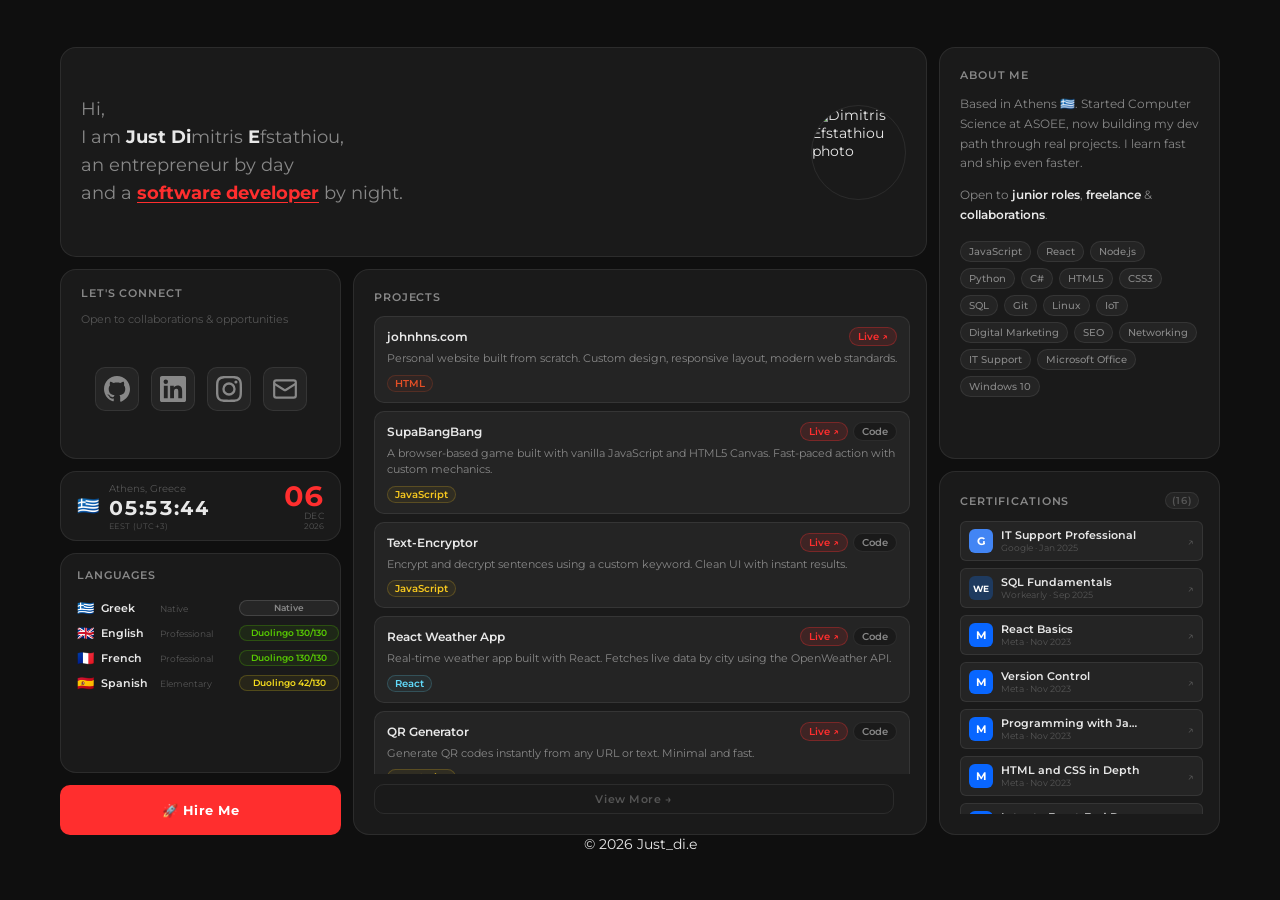
==== index.html @ ef55a764 "fix: please-box text — simple 'Hire Me' only" ====
<!DOCTYPE html>
<html lang="en">
  <head>
    <meta charset="UTF-8" />
    <meta name="viewport" content="width=device-width, initial-scale=1.0" />
    <title>Dimitris Efstathiou | Software Developer &amp; Entrepreneur · Athens</title>

    <!-- SEO: Meta Description -->
    <meta name="description" content="Dimitris Efstathiou — Software Developer &amp; Entrepreneur based in Athens, Greece. JavaScript, React, Node.js. Open to junior roles, freelance &amp; collaborations." />

    <!-- SEO: Canonical URL -->
    <link rel="canonical" href="https://www.just-die.com/" />

    <!-- SEO: Open Graph -->
    <meta property="og:title" content="Just_Di.E | Dimitris Efstathiou" />
    <meta property="og:description" content="Dimitris Efstathiou — Software Developer &amp; Entrepreneur based in Athens, Greece. JavaScript, React, Node.js. Open to junior roles, freelance &amp; collaborations." />
    <meta property="og:image" content="https://www.just-die.com/assets/welcomebox.png" />
    <meta property="og:url" content="https://www.just-die.com/" />
    <meta property="og:type" content="website" />
    <meta property="og:site_name" content="Just_Di.E" />

    <!-- SEO: Twitter Card -->
    <meta name="twitter:card" content="summary_large_image" />
    <meta name="twitter:title" content="Just_Di.E | Dimitris Efstathiou" />
    <meta name="twitter:description" content="Dimitris Efstathiou — Software Developer &amp; Entrepreneur based in Athens, Greece. JavaScript, React, Node.js. Open to junior roles, freelance &amp; collaborations." />
    <meta name="twitter:image" content="https://www.just-die.com/assets/welcomebox.png" />

    <!-- PWA + Theme -->
    <meta name="theme-color" content="#0f0f0f" />
    <link rel="manifest" href="site.webmanifest" />

    <!-- Favicon -->
    <link rel="icon" href="assets/favicon.ico" type="image/x-icon" />
    <link rel="shortcut icon" href="assets/favicon.ico" />
    <link rel="apple-touch-icon" href="assets/favicon.ico" />

    <!-- Performance: Preload hero image (LCP) -->
    <link rel="preload" as="image" href="assets/welcomebox.png" />

    <link rel="preconnect" href="https://fonts.googleapis.com" />
    <link rel="preconnect" href="https://fonts.gstatic.com" crossorigin />
    <link href="https://fonts.googleapis.com/css2?family=Montserrat:wght@400;500;600;700&display=swap" rel="stylesheet" />

    <!-- All styles in styles.css -->
    <link rel="stylesheet" href="styles.css" />

    <!-- Schema.org JSON-LD -->
    <script type="application/ld+json">
    {
      "@context": "https://schema.org",
      "@type": "Person",
      "name": "Dimitris Efstathiou",
      "alternateName": "Just_Di.E",
      "url": "https://www.just-die.com",
      "image": "https://www.just-die.com/assets/welcomebox.png",
      "jobTitle": "Software Developer",
      "description": "Software Developer & Entrepreneur based in Athens, Greece. JavaScript, React, Node.js.",
      "address": {
        "@type": "PostalAddress",
        "addressLocality": "Athens",
        "addressCountry": "GR"
      },
      "sameAs": [
        "https://github.com/dimefsta",
        "https://www.linkedin.com/in/dimitris-efstathiou-97a496344",
        "https://instagram.com/Just_di.e"
      ],
      "knowsAbout": ["JavaScript", "React", "Node.js", "Python", "C#", "HTML5", "CSS3", "SQL", "Git", "Linux", "IoT"]
    }
    </script>
  </head>
  <body>

    <!-- Skip to main content (accessibility) -->
    <a href="#main-content" class="skip-link">Skip to main content</a>

    <main id="main-content">
      <div class="container">

        <!-- WELCOME BOX -->
        <div class="box welcome-box">
          <div class="welcome-content">
            <div class="welcome-text">
              <p class="typewriter" id="line1">Hi,</p>
              <p class="typewriter" id="line2">I am <span class="bold-name">Just</span> <span class="bold-name">Di</span>mitris <span class="bold-name">E</span>fstathiou,</p>
              <p class="typewriter" id="line3">an entrepreneur by day</p>
              <p class="typewriter" id="line4">and a <span class="job">software developer</span> by night.</p>
            </div>
            <div class="welcome-image-container">
              <img src="assets/welcomebox.png" alt="Dimitris Efstathiou photo" class="welcome-image" width="95" height="95" loading="eager" />
            </div>
          </div>
        </div>

        <!-- ABOUT BOX -->
        <div class="box about-box" id="about-box">
          <div class="mobile-header" style="display:none">
            <h3 class="box-title">About Me</h3>
            <span class="mobile-chevron" aria-hidden="true">&#8964;</span>
          </div>
          <h3 class="box-title" id="about-title-desktop">About Me</h3>
          <div class="about-content" id="about-content">
            <p class="about-bio">Based in Athens 🇬🇷. Started Computer Science at ASOEE, now building my dev path through real projects. I learn fast and ship even faster.</p>
            <p class="about-bio" style="margin-top:8px;">Open to <strong>junior roles</strong>, <strong>freelance</strong> &amp; <strong>collaborations</strong>.</p>
            <div class="skills">
              <span class="skill-tag">JavaScript</span>
              <span class="skill-tag">React</span>
              <span class="skill-tag">Node.js</span>
              <span class="skill-tag">Python</span>
              <span class="skill-tag">C#</span>
              <span class="skill-tag">HTML5</span>
              <span class="skill-tag">CSS3</span>
              <span class="skill-tag">SQL</span>
              <span class="skill-tag">Git</span>
              <span class="skill-tag">Linux</span>
              <span class="skill-tag">IoT</span>
              <span class="skill-tag">Digital Marketing</span>
              <span class="skill-tag">SEO</span>
              <span class="skill-tag">Networking</span>
              <span class="skill-tag">IT Support</span>
              <span class="skill-tag">Microsoft Office</span>
              <span class="skill-tag">Windows 10</span>
            </div>
          </div>
        </div>

        <!-- CONTACT BOX -->
        <div class="box contact-box" id="contact-box">
          <div class="mobile-header" style="display:none">
            <h3 class="box-title">Let's Connect</h3>
            <span class="mobile-chevron" aria-hidden="true">&#8964;</span>
          </div>
          <div class="contact-content" id="contact-desktop-title">
            <h3 class="box-title">Let's Connect</h3>
            <p class="contact-sub">Open to collaborations &amp; opportunities</p>
          </div>
          <div class="contact-body" id="contact-body">
            <nav class="social-icons" aria-label="Social media links">
              <a href="https://github.com/dimefsta" target="_blank" rel="noopener noreferrer" class="social-icon" aria-label="GitHub profile (opens in new tab)">
                <svg width="22" height="22" viewBox="0 0 24 24" fill="currentColor" aria-hidden="true"><path d="M12 0C5.37 0 0 5.37 0 12c0 5.3 3.438 9.8 8.205 11.385.6.113.82-.258.82-.577 0-.285-.01-1.04-.015-2.04-3.338.724-4.042-1.61-4.042-1.61C4.422 18.07 3.633 17.7 3.633 17.7c-1.087-.744.084-.729.084-.729 1.205.084 1.838 1.236 1.838 1.236 1.07 1.835 2.809 1.305 3.495.998.108-.776.417-1.305.76-1.605-2.665-.3-5.466-1.332-5.466-5.93 0-1.31.465-2.38 1.235-3.22-.135-.303-.54-1.523.105-3.176 0 0 1.005-.322 3.3 1.23.96-.267 1.98-.399 3-.405 1.02.006 2.04.138 3 .405 2.28-1.552 3.285-1.23 3.285-1.23.645 1.653.24 2.873.12 3.176.765.84 1.23 1.91 1.23 3.22 0 4.61-2.805 5.625-5.475 5.92.42.36.81 1.096.81 2.22 0 1.606-.015 2.896-.015 3.286 0 .315.21.69.825.57C20.565 21.795 24 17.295 24 12c0-6.63-5.37-12-12-12"/></svg>
              </a>
              <a href="https://www.linkedin.com/in/dimitris-efstathiou-97a496344" target="_blank" rel="noopener noreferrer" class="social-icon" aria-label="LinkedIn profile (opens in new tab)">
                <svg width="22" height="22" viewBox="0 0 24 24" fill="currentColor" aria-hidden="true"><path d="M20.447 20.452h-3.554v-5.569c0-1.328-.027-3.037-1.852-3.037-1.853 0-2.136 1.445-2.136 2.939v5.667H9.351V9h3.414v1.561h.046c.477-.9 1.637-1.85 3.37-1.85 3.601 0 4.267 2.37 4.267 5.455v6.286zM5.337 7.433a2.062 2.062 0 0 1-2.063-2.065 2.064 2.064 0 1 1 2.063 2.065zm1.782 13.019H3.555V9h3.564v11.452zM22.225 0H1.771C.792 0 0 .774 0 1.729v20.542C0 23.227.792 24 1.771 24h20.451C23.2 24 24 23.227 24 22.271V1.729C24 .774 23.2 0 22.222 0h.003z"/></svg>
              </a>
              <a href="https://instagram.com/Just_di.e" target="_blank" rel="noopener noreferrer" class="social-icon" aria-label="Instagram profile (opens in new tab)">
                <svg width="22" height="22" viewBox="0 0 24 24" fill="currentColor" aria-hidden="true"><path d="M12 2.163c3.204 0 3.584.012 4.85.07 3.252.148 4.771 1.691 4.919 4.919.058 1.265.069 1.645.069 4.849 0 3.205-.012 3.584-.069 4.849-.149 3.225-1.664 4.771-4.919 4.919-1.266.058-1.644.07-4.85.07-3.204 0-3.584-.012-4.849-.07-3.26-.149-4.771-1.699-4.919-4.92-.058-1.265-.07-1.644-.07-4.849 0-3.204.013-3.583.07-4.849.149-3.227 1.664-4.771 4.919-4.919 1.266-.057 1.645-.069 4.849-.069zM12 0C8.741 0 8.333.014 7.053.072 2.695.272.273 2.69.073 7.052.014 8.333 0 8.741 0 12c0 3.259.014 3.668.072 4.948.2 4.358 2.618 6.78 6.98 6.98C8.333 23.986 8.741 24 12 24c3.259 0 3.668-.014 4.948-.072 4.354-.2 6.782-2.618 6.979-6.98.059-1.28.073-1.689.073-4.948 0-3.259-.014-3.667-.072-4.947-.196-4.354-2.617-6.78-6.979-6.98C15.668.014 15.259 0 12 0zm0 5.838a6.162 6.162 0 1 0 0 12.324 6.162 6.162 0 0 0 0-12.324zM12 16a4 4 0 1 1 0-8 4 4 0 0 1 0 8zm6.406-11.845a1.44 1.44 0 1 0 0 2.881 1.44 1.44 0 0 0 0-2.881z"/></svg>
              </a>
              <!-- Email: href injected by script.js (obfuscated) -->
              <a href="#" class="social-icon" data-email-target aria-label="Email">
                <svg width="22" height="22" viewBox="0 0 24 24" fill="none" stroke="currentColor" stroke-width="2" aria-hidden="true"><rect x="2" y="4" width="20" height="16" rx="2"/><path d="m22 7-8.97 5.7a1.94 1.94 0 0 1-2.06 0L2 7"/></svg>
              </a>
            </nav>
          </div>
        </div>

        <!-- PROJECTS BOX -->
        <div class="box project-box" id="project-box">
          <div class="mobile-header" style="display:none">
            <h3 class="box-title">Projects</h3>
            <span class="mobile-chevron" aria-hidden="true">&#8964;</span>
          </div>
          <div class="project-content">
            <h3 class="box-title" id="projects-title-desktop">Projects</h3>
          </div>
          <div class="project-body" id="project-body">
            <div class="projects-list" id="projects-list">
              <div class="project-card">
                <div class="project-card-header"><span class="project-name">johnhns.com</span><div class="project-links"><a href="https://www.johnhns.com/" target="_blank" rel="noopener noreferrer" class="project-btn live">Live ↗</a></div></div>
                <p class="project-desc">Personal website built from scratch. Custom design, responsive layout, modern web standards.</p>
                <span class="project-lang" data-lang="HTML">HTML</span>
              </div>
              <div class="project-card">
                <div class="project-card-header"><span class="project-name">SupaBangBang</span><div class="project-links"><a href="https://dimefsta.github.io/supabangbang/" target="_blank" rel="noopener noreferrer" class="project-btn live">Live ↗</a><a href="https://github.com/dimefsta/supabangbang" target="_blank" rel="noopener noreferrer" class="project-btn repo">Code</a></div></div>
                <p class="project-desc">A browser-based game built with vanilla JavaScript and HTML5 Canvas. Fast-paced action with custom mechanics.</p>
                <span class="project-lang" data-lang="JavaScript">JavaScript</span>
              </div>
              <div class="project-card">
                <div class="project-card-header"><span class="project-name">Text-Encryptor</span><div class="project-links"><a href="https://text-encryptor-two.vercel.app/" target="_blank" rel="noopener noreferrer" class="project-btn live">Live ↗</a><a href="https://github.com/dimefsta/Text-Encryptor" target="_blank" rel="noopener noreferrer" class="project-btn repo">Code</a></div></div>
                <p class="project-desc">Encrypt and decrypt sentences using a custom keyword. Clean UI with instant results.</p>
                <span class="project-lang" data-lang="JavaScript">JavaScript</span>
              </div>
              <div class="project-card">
                <div class="project-card-header"><span class="project-name">React Weather App</span><div class="project-links"><a href="https://react-weather-app-omega-nine-36.vercel.app/" target="_blank" rel="noopener noreferrer" class="project-btn live">Live ↗</a><a href="https://github.com/dimefsta/react-weather-app" target="_blank" rel="noopener noreferrer" class="project-btn repo">Code</a></div></div>
                <p class="project-desc">Real-time weather app built with React. Fetches live data by city using the OpenWeather API.</p>
                <span class="project-lang" data-lang="React">React</span>
              </div>
              <div class="project-card">
                <div class="project-card-header"><span class="project-name">QR Generator</span><div class="project-links"><a href="https://qr-generator-lemon.vercel.app" target="_blank" rel="noopener noreferrer" class="project-btn live">Live ↗</a><a href="https://github.com/dimefsta/qr-generator" target="_blank" rel="noopener noreferrer" class="project-btn repo">Code</a></div></div>
                <p class="project-desc">Generate QR codes instantly from any URL or text. Minimal and fast.</p>
                <span class="project-lang" data-lang="JavaScript">JavaScript</span>
              </div>
              <div class="project-card">
                <div class="project-card-header"><span class="project-name">Tetris</span><div class="project-links"><a href="https://tetris-justdie.vercel.app/" target="_blank" rel="noopener noreferrer" class="project-btn live">Live ↗</a><a href="https://github.com/dimefsta/tetris" target="_blank" rel="noopener noreferrer" class="project-btn repo">Code</a></div></div>
                <p class="project-desc">Classic Tetris game built with vanilla JavaScript and HTML5 Canvas. Keyboard controls, score tracking.</p>
                <span class="project-lang" data-lang="JavaScript">JavaScript</span>
              </div>
              <div class="project-card">
                <div class="project-card-header"><span class="project-name">Snake Game</span><div class="project-links"><a href="https://snake-game-red.vercel.app" target="_blank" rel="noopener noreferrer" class="project-btn live">Live ↗</a><a href="https://github.com/dimefsta/SNAKE-GAME" target="_blank" rel="noopener noreferrer" class="project-btn repo">Code</a></div></div>
                <p class="project-desc">Snake browser game with smooth canvas rendering, speed progression and high score.</p>
                <span class="project-lang" data-lang="JavaScript">JavaScript</span>
              </div>
            </div>
            <a href="https://github.com/dimefsta?tab=repositories" target="_blank" rel="noopener noreferrer" class="view-more-btn">View More →</a>
          </div>
        </div>

        <!-- HIRE ME BOX: href injected by script.js (obfuscated) -->
        <a href="#" class="box please-box" data-email-target aria-label="Hire me">
          <span class="please-text">🚀 Hire Me</span>
        </a>

        <!-- CERTIFICATIONS BOX -->
        <div class="box certs-box" id="certs-box">
          <div class="mobile-header" style="display:none">
            <h3 class="box-title">Certifications <span class="cert-count" id="cert-count-mobile"></span></h3>
            <span class="mobile-chevron" aria-hidden="true">&#8964;</span>
          </div>
          <div class="certs-content" id="certs-content">
            <h3 class="box-title" id="certs-title-desktop">Certifications <span class="cert-count" id="cert-count-desktop"></span></h3>
            <div class="certs-list" id="certs-list">
              <a href="https://www.coursera.org/account/accomplishments/specialization/WZHNQSVZR6WV" target="_blank" rel="noopener noreferrer" class="cert-card"><div class="cert-logo google">G</div><div class="cert-info"><span class="cert-name">IT Support Professional</span><span class="cert-issuer-name">Google · Jan 2025</span></div><span class="cert-arrow" aria-hidden="true">↗</span></a>
              <a href="https://www.credly.com/badges/4e831c8e-7855-41cb-afbf-4173fd2b26ef/linked_in_profile" target="_blank" rel="noopener noreferrer" class="cert-card"><div class="cert-logo workearly">WE</div><div class="cert-info"><span class="cert-name">SQL Fundamentals</span><span class="cert-issuer-name">Workearly · Sep 2025</span></div><span class="cert-arrow" aria-hidden="true">↗</span></a>
              <a href="https://www.coursera.org/account/accomplishments/records/PT89UX6PV5ZP" target="_blank" rel="noopener noreferrer" class="cert-card"><div class="cert-logo meta">M</div><div class="cert-info"><span class="cert-name">React Basics</span><span class="cert-issuer-name">Meta · Nov 2023</span></div><span class="cert-arrow" aria-hidden="true">↗</span></a>
              <a href="https://www.coursera.org/account/accomplishments/records/CVBWQ5QK6AA7" target="_blank" rel="noopener noreferrer" class="cert-card"><div class="cert-logo meta">M</div><div class="cert-info"><span class="cert-name">Version Control</span><span class="cert-issuer-name">Meta · Nov 2023</span></div><span class="cert-arrow" aria-hidden="true">↗</span></a>
              <a href="https://www.coursera.org/account/accomplishments/records/X66SEWQ4XXKA" target="_blank" rel="noopener noreferrer" class="cert-card"><div class="cert-logo meta">M</div><div class="cert-info"><span class="cert-name">Programming with JavaScript</span><span class="cert-issuer-name">Meta · Nov 2023</span></div><span class="cert-arrow" aria-hidden="true">↗</span></a>
              <a href="https://www.coursera.org/account/accomplishments/records/88Y9BADCM86W" target="_blank" rel="noopener noreferrer" class="cert-card"><div class="cert-logo meta">M</div><div class="cert-info"><span class="cert-name">HTML and CSS in Depth</span><span class="cert-issuer-name">Meta · Nov 2023</span></div><span class="cert-arrow" aria-hidden="true">↗</span></a>
              <a href="https://www.coursera.org/account/accomplishments/records/EW7YPBKE2WEC" target="_blank" rel="noopener noreferrer" class="cert-card"><div class="cert-logo meta">M</div><div class="cert-info"><span class="cert-name">Intro to Front-End Development</span><span class="cert-issuer-name">Meta · Nov 2023</span></div><span class="cert-arrow" aria-hidden="true">↗</span></a>
              <a href="https://freecodecamp.org/certification/mitsakos/javascript-algorithms-and-data-structures" target="_blank" rel="noopener noreferrer" class="cert-card"><div class="cert-logo fcc">&lt;/&gt;</div><div class="cert-info"><span class="cert-name">JS Algorithms &amp; Data Structures</span><span class="cert-issuer-name">freeCodeCamp · Oct 2023</span></div><span class="cert-arrow" aria-hidden="true">↗</span></a>
              <a href="https://freecodecamp.org/certification/mitsakos/responsive-web-design" target="_blank" rel="noopener noreferrer" class="cert-card"><div class="cert-logo fcc">&lt;/&gt;</div><div class="cert-info"><span class="cert-name">Responsive Web Design</span><span class="cert-issuer-name">freeCodeCamp · Sep 2023</span></div><span class="cert-arrow" aria-hidden="true">↗</span></a>
              <a href="https://freecodecamp.org/certification/mitsakos/foundational-c-sharp-with-microsoft" target="_blank" rel="noopener noreferrer" class="cert-card"><div class="cert-logo fcc">&lt;/&gt;</div><div class="cert-info"><span class="cert-name">Foundational C# with Microsoft</span><span class="cert-issuer-name">freeCodeCamp · Sep 2023</span></div><span class="cert-arrow" aria-hidden="true">↗</span></a>
              <a href="https://www.credly.com/badges/cb63da41-f402-4848-b8cc-88a52ed347b6/linked_in_profile" target="_blank" rel="noopener noreferrer" class="cert-card"><div class="cert-logo sap">SAP</div><div class="cert-info"><span class="cert-name">SAP S/4HANA Retail</span><span class="cert-issuer-name">SAP · Sep 2023</span></div><span class="cert-arrow" aria-hidden="true">↗</span></a>
              <a href="https://www.credly.com/badges/4f183a9b-ad4c-47c1-9102-7d11c1f92b57/linked_in_profile" target="_blank" rel="noopener noreferrer" class="cert-card"><div class="cert-logo cisco">IoT</div><div class="cert-info"><span class="cert-name">Introduction to IoT</span><span class="cert-issuer-name">Cisco · Sep 2023</span></div><span class="cert-arrow" aria-hidden="true">↗</span></a>
              <a href="https://learndigital.withgoogle.com/digitalgarage" target="_blank" rel="noopener noreferrer" class="cert-card"><div class="cert-logo google">G</div><div class="cert-info"><span class="cert-name">Fundamentals of Digital Marketing</span><span class="cert-issuer-name">Google Digital Garage · Aug 2023</span></div><span class="cert-arrow" aria-hidden="true">↗</span></a>
              <button class="cert-card cert-clickable" data-cert-src="https://raw.githubusercontent.com/dimefsta/portfolio/main/assets/esyd%20.jpeg" data-cert-title="Standard Office User — ΕΣΥΔ" aria-label="View Standard Office User ΕΣΥΔ certificate image"><div class="cert-logo ucert">U</div><div class="cert-info"><span class="cert-name">Standard Office User (ΕΣΥΔ)</span><span class="cert-issuer-name">UCERT · May 2023</span></div><span class="cert-arrow" aria-hidden="true">🖼️</span></button>
              <button class="cert-card cert-clickable" data-cert-src="https://raw.githubusercontent.com/dimefsta/portfolio/main/assets/eopep.jpeg" data-cert-title="Standard Office User — ΕΟΠΠΕΠ" aria-label="View Standard Office User ΕΟΠΠΕΠ certificate image"><div class="cert-logo ucert">U</div><div class="cert-info"><span class="cert-name">Standard Office User (ΕΟΠΠΕΠ)</span><span class="cert-issuer-name">UCERT · May 2023</span></div><span class="cert-arrow" aria-hidden="true">🖼️</span></button>
              <a href="https://learndigital.withgoogle.com/digitalgarage" target="_blank" rel="noopener noreferrer" class="cert-card"><div class="cert-logo google">G</div><div class="cert-info"><span class="cert-name">Online Marketing in Tourism</span><span class="cert-issuer-name">Google Digital Garage · Feb 2018</span></div><span class="cert-arrow" aria-hidden="true">↗</span></a>
            </div>
          </div>
        </div>

        <!-- TIMEZONE BOX -->
        <div class="box timezone-box">
          <div class="timezone-content">
            <span class="timezone-icon" aria-hidden="true">🇬🇷</span>
            <div class="timezone-info">
              <div class="timezone-label">Athens, Greece</div>
              <div class="timezone-row">
                <span class="timezone-time" id="timezone-time">--:--</span>
              </div>
              <div class="timezone-zone">EEST (UTC+3)</div>
            </div>
            <div class="timezone-date-block">
              <span class="timezone-date-day" id="timezone-date-day">--</span>
              <span class="timezone-date-month" id="timezone-date-month">---</span>
              <span class="timezone-date-year" id="timezone-date-year">----</span>
            </div>
          </div>
        </div>

        <!-- LANGUAGES BOX -->
        <div class="box languages-box" id="languages-box">
          <div class="mobile-header" style="display:none">
            <h3 class="box-title">Languages</h3>
            <span class="mobile-chevron" aria-hidden="true">&#8964;</span>
          </div>
          <h3 class="box-title" id="lang-title-desktop">Languages</h3>
          <div class="lang-list" id="lang-list">
            <div class="lang-item"><span class="lang-flag" aria-hidden="true">🇬🇷</span><span class="lang-name">Greek</span><span class="lang-level">Native</span><span class="lang-badge native">Native</span></div>
            <div class="lang-item"><span class="lang-flag" aria-hidden="true">🇬🇧</span><span class="lang-name">English</span><span class="lang-level">Professional</span><span class="lang-badge">Duolingo 130/130</span></div>
            <div class="lang-item"><span class="lang-flag" aria-hidden="true">🇫🇷</span><span class="lang-name">French</span><span class="lang-level">Professional</span><span class="lang-badge">Duolingo 130/130</span></div>
            <div class="lang-item"><span class="lang-flag" aria-hidden="true">🇪🇸</span><span class="lang-name">Spanish</span><span class="lang-level">Elementary</span><span class="lang-badge basic">Duolingo 42/130</span></div>
          </div>
        </div>

      </div>
    </main>

    <!-- FOOTER -->
    <footer class="site-footer">
      <span>© 2026 Just_di.e</span>
    </footer>

    <!-- CERT MODAL -->
    <div class="cert-modal" id="cert-modal" role="dialog" aria-modal="true" aria-labelledby="cert-modal-title">
      <div class="cert-modal-inner">
        <button class="cert-modal-close" aria-label="Close certificate modal">×</button>
        <div class="cert-modal-loading" id="cert-modal-loading">Loading...</div>
        <img class="cert-modal-img" id="cert-modal-img" src="" alt="Certificate" />
        <p class="cert-modal-title" id="cert-modal-title"></p>
      </div>
    </div>

    <!-- All JS in script.js -->
    <script src="script.js" defer></script>
  </body>
</html>
---- styles.css ----
/* =====================
   BASE & RESET
   ===================== */
*, *::before, *::after { box-sizing: border-box; margin: 0; padding: 0; }

:root {
  --bg: #0f0f0f;
  --surface: #1a1a1a;
  --surface-2: #242424;
  --border: rgba(255,255,255,0.08);
  --text: #e8e8e8;
  --text-muted: #888;
  --text-faint: #555;
  --accent: #e8e8e8;
  --accent-dim: rgba(232,232,232,0.06);
  --accent-red: #ff2e2e;
  --accent-red-hover: #ff5555;
  --accent-red-dim: rgba(255,46,46,0.10);
  --radius: 16px;
  --radius-sm: 10px;
  --radius-xs: 6px;
  --font: 'Montserrat', sans-serif;
  --transition: 200ms cubic-bezier(0.16, 1, 0.3, 1);
}

html {
  -webkit-font-smoothing: antialiased;
  scroll-behavior: smooth;
  height: 100%;
}

body {
  background: var(--bg);
  color: var(--text);
  font-family: var(--font);
  font-size: 14px;
  min-height: 100vh;
  height: 100%;
  padding: 20px;
  display: flex;
  flex-direction: column;
  align-items: center;
  justify-content: center;
}

img { display: block; max-width: 100%; height: auto; }
a { text-decoration: none; color: inherit; }
button { cursor: pointer; border: none; background: none; font: inherit; }

/* =====================
   SKIP LINK (Accessibility)
   ===================== */
.skip-link {
  position: absolute;
  top: -40px;
  left: 0;
  background: #000;
  color: #fff;
  padding: 8px 16px;
  z-index: 9999;
  font-size: 14px;
  border-radius: 0 0 4px 0;
  transition: top 0.2s;
}
.skip-link:focus { top: 0; }

/* =====================
   BENTO GRID — DESKTOP
   ===================== */
.container {
  display: grid;
  grid-template-columns: repeat(4, 1fr);
  grid-template-rows: 210px 190px 70px 220px 50px;
  gap: 12px;
  max-width: 1160px;
  width: 100%;
  margin: 0 auto;
}

/* =====================
   BOX BASE
   ===================== */
.box {
  background: var(--surface);
  border: 1px solid var(--border);
  border-radius: var(--radius);
  padding: 20px;
  overflow: hidden;
  position: relative;
  transition: border-color var(--transition);
}
.box:hover { border-color: rgba(255,46,46,0.35); }

/* =====================
   GRID PLACEMENT
   ===================== */
.welcome-box   { grid-column: 1 / 4; grid-row: 1; }
.about-box     { grid-column: 4;     grid-row: 1 / 3; }
.contact-box   { grid-column: 1;     grid-row: 2; }
.project-box   { grid-column: 2 / 4; grid-row: 2 / 6; }
.timezone-box  { grid-column: 1;     grid-row: 3; }
.languages-box { grid-column: 1;     grid-row: 4; }
.please-box    { grid-column: 1;     grid-row: 5; cursor: pointer; }
.certs-box     { grid-column: 4;     grid-row: 3 / 6; }

.about-box,
.certs-box { display: flex; flex-direction: column; }

.project-box {
  display: flex;
  flex-direction: column;
  padding: 20px;
}

/* =====================
   INNER SCROLL WRAPPERS
   ===================== */
.about-content {
  flex: 1;
  overflow: hidden;
  display: flex;
  flex-direction: column;
  min-height: 0;
}

.certs-content {
  flex: 1;
  overflow: visible;
  display: flex;
  flex-direction: column;
  min-height: 0;
}

.project-content {
  flex-shrink: 0;
}

.project-body {
  flex: 1;
  overflow-y: auto;
  min-height: 0;
  display: flex;
  flex-direction: column;
  margin-right: -12px;
  padding-right: 12px;
}

.skills,
.projects-list,
.certs-list {
  flex: 1;
  overflow-y: auto;
  scrollbar-width: thin;
  scrollbar-color: rgba(255,46,46,0.45) rgba(255,255,255,0.04);
}
.projects-list,
.certs-list {
  margin-right: -12px;
  padding-right: 8px;
}
.projects-list { display: flex; flex-direction: column; gap: 8px; }
.certs-list    { display: flex; flex-direction: column; gap: 7px; }
.skills        { display: flex; flex-wrap: wrap; gap: 6px; margin-top: 12px; align-content: flex-start; padding-right: 2px; }

.about-content > p { flex-shrink: 0; }

.skills::-webkit-scrollbar,
.projects-list::-webkit-scrollbar,
.certs-list::-webkit-scrollbar { width: 4px; }
.skills::-webkit-scrollbar-track,
.projects-list::-webkit-scrollbar-track,
.certs-list::-webkit-scrollbar-track { background: rgba(255,255,255,0.04); border-radius: 99px; }
.skills::-webkit-scrollbar-thumb,
.projects-list::-webkit-scrollbar-thumb,
.certs-list::-webkit-scrollbar-thumb { background: rgba(255,46,46,0.45); border-radius: 99px; }

.scroll-hint {
  position: absolute;
  bottom: 8px; right: 12px;
  font-size: 10px;
  color: var(--text-faint);
  pointer-events: none;
  opacity: 0.5;
}

/* =====================
   BOX TITLES
   ===================== */
.box-title {
  font-size: 11px;
  font-weight: 600;
  letter-spacing: 0.08em;
  text-transform: uppercase;
  color: var(--text-muted);
  margin-bottom: 12px;
  display: flex;
  align-items: center;
  justify-content: space-between;
  flex-shrink: 0;
}
.view-all {
  font-size: 10px;
  color: var(--text-faint);
  transition: color var(--transition);
}
.view-all:hover { color: var(--accent-red); }

/* =====================
   VIEW MORE BUTTON
   ===================== */
.view-more-btn {
  display: block;
  text-align: center;
  margin-top: 10px;
  margin-right: 12px;
  padding: 7px 0;
  font-size: 11px;
  font-weight: 600;
  letter-spacing: 0.05em;
  color: var(--text-faint);
  border: 1px solid var(--border);
  border-radius: var(--radius-sm);
  background: transparent;
  transition: color var(--transition), border-color var(--transition), background var(--transition);
  flex-shrink: 0;
}
.view-more-btn:hover {
  color: var(--accent-red);
  border-color: rgba(255,46,46,0.4);
  background: var(--accent-red-dim);
}

/* =====================
   WELCOME BOX
   ===================== */
.welcome-content {
  display: flex;
  align-items: center;
  justify-content: space-between;
  height: 100%;
  gap: 16px;
}
.welcome-text { flex: 1; }
.typewriter {
  font-size: 18px;
  font-weight: 400;
  line-height: 1.55;
  color: var(--text-muted);
  opacity: 0;
}
.bold-name { font-weight: 700; color: var(--text); }
.job {
  font-weight: 700;
  color: var(--accent-red);
  text-decoration: underline;
  text-underline-offset: 3px;
}
.welcome-image-container {
  flex-shrink: 0;
  width: 95px;
  height: 95px;
  border-radius: 50%;
  overflow: hidden;
  border: 1px solid var(--border);
}
.welcome-image { width: 100%; height: 100%; object-fit: cover; }

/* =====================
   ABOUT BOX
   ===================== */
.about-bio {
  font-size: 12px;
  line-height: 1.65;
  color: var(--text-muted);
  margin-bottom: 4px;
  flex-shrink: 0;
}
.about-bio strong { color: var(--text); font-weight: 600; }

.skill-tag {
  font-size: 10px;
  font-weight: 500;
  padding: 3px 8px;
  border-radius: 99px;
  border: 1px solid var(--border);
  color: var(--text-muted);
  background: var(--surface-2);
  transition: border-color var(--transition), color var(--transition);
  flex-shrink: 0;
  height: fit-content;
}
.skill-tag:hover { border-color: rgba(255,46,46,0.4); color: var(--accent-red); }

/* =====================
   CONTACT / SOCIALS
   ===================== */
.contact-box {
  display: flex;
  flex-direction: column;
  justify-content: flex-start;
  padding: 16px 20px;
}
.contact-content {
  flex-shrink: 0;
}
.contact-body {
  display: flex;
  flex-direction: column;
  align-items: center;
  flex: 1;
  justify-content: center;
}
.contact-sub {
  font-size: 11px;
  color: var(--text-faint);
  margin-bottom: 10px;
}
.social-icons {
  display: flex;
  gap: 12px;
  justify-content: center;
  flex-wrap: nowrap;
}
.social-icon {
  display: flex;
  align-items: center;
  justify-content: center;
  width: 44px;
  height: 44px;
  border-radius: var(--radius-sm);
  border: 1px solid var(--border);
  background: var(--surface-2);
  color: var(--text-muted);
  transition: color var(--transition), border-color var(--transition), background var(--transition), transform var(--transition);
  flex-shrink: 0;
}
.social-icon svg { width: 26px; height: 26px; }
.social-icon:hover {
  color: var(--accent-red);
  border-color: rgba(255,46,46,0.4);
  background: var(--accent-red-dim);
  transform: translateY(-2px);
}
.hire-link {
  margin-top: auto;
  font-size: 11px;
  color: var(--text-faint);
  transition: color var(--transition);
}
.hire-link:hover { color: var(--accent-red); }

/* =====================
   LANGUAGES BOX
   ===================== */
.languages-box {
  display: flex;
  flex-direction: column;
  justify-content: flex-start;
  align-items: flex-start;
  padding: 14px 16px;
}
.languages-box .box-title { margin-bottom: 10px; }
.languages-box .lang-list { padding-top: 8px; }

.lang-list { display: flex; flex-direction: column; gap: 9px; }
.lang-item {
  display: flex;
  align-items: center;
  gap: 7px;
  min-width: 0;
}
.lang-flag { font-size: 14px; line-height: 1; flex-shrink: 0; }
.lang-name {
  font-size: 11px;
  font-weight: 600;
  color: var(--text);
  flex-shrink: 0;
  min-width: 52px;
}
.lang-level {
  font-size: 9px;
  color: var(--text-faint);
  flex-shrink: 0;
  white-space: nowrap;
  min-width: 72px;
}
.lang-badge {
  font-size: 8.5px;
  font-weight: 600;
  padding: 2px 7px;
  border-radius: 99px;
  border: 1px solid rgba(88,204,2,0.25);
  background: rgba(88,204,2,0.08);
  color: #58cc02;
  flex-shrink: 0;
  white-space: nowrap;
  min-width: 100px;
  text-align: center;
}
.lang-badge.native {
  border-color: rgba(232,232,232,0.15);
  background: rgba(232,232,232,0.06);
  color: var(--text-muted);
}
.lang-badge.basic {
  border-color: rgba(247,223,30,0.2);
  background: rgba(247,223,30,0.06);
  color: #f7df1e;
}

/* =====================
   PROJECTS
   ===================== */
.project-card {
  background: var(--surface-2);
  border: 1px solid var(--border);
  border-radius: var(--radius-sm);
  padding: 10px 12px;
  flex-shrink: 0;
  transition: border-color var(--transition), background var(--transition);
}
.project-card:hover {
  border-color: rgba(255,46,46,0.35);
  background: rgba(255,46,46,0.04);
}
.project-card-header {
  display: flex;
  align-items: center;
  justify-content: space-between;
  margin-bottom: 4px;
}
.project-name { font-size: 12px; font-weight: 600; color: var(--text); }
.project-links { display: flex; gap: 5px; }

.project-btn {
  font-size: 10px;
  font-weight: 600;
  padding: 2px 8px;
  border-radius: 99px;
  border: 1px solid var(--border);
  color: var(--text-muted);
  background: var(--surface);
  transition: color var(--transition), border-color var(--transition), background var(--transition);
  display: inline-flex;
  align-items: center;
  gap: 3px;
  text-decoration: none;
}
.project-btn:hover { color: var(--accent-red); border-color: rgba(255,46,46,0.4); }
.project-btn.live {
  background: rgba(255,46,46,0.12);
  color: var(--accent-red);
  border-color: rgba(255,46,46,0.3);
}
.project-btn.live:hover { background: rgba(255,46,46,0.2); }
.project-btn.repo {
  background: var(--surface);
  color: var(--text-muted);
  border-color: var(--border);
}
.project-btn.repo:hover {
  color: var(--accent-red);
  border-color: rgba(255,46,46,0.4);
  background: var(--accent-red-dim);
}

.project-desc {
  font-size: 11px;
  color: var(--text-muted);
  line-height: 1.5;
  margin-bottom: 6px;
}

.project-lang {
  display: inline-block;
  font-size: 9.5px;
  font-weight: 600;
  padding: 2px 7px;
  border-radius: 99px;
  border: 1px solid rgba(255,200,30,0.2);
  background: rgba(255,200,30,0.06);
  color: #f7c81e;
}
.project-lang[data-lang="React"]      { border-color: rgba(97,218,251,0.2);  background: rgba(97,218,251,0.06);  color: #61dafb; }
.project-lang[data-lang="Python"]     { border-color: rgba(55,118,171,0.2);  background: rgba(55,118,171,0.06);  color: #3776ab; }
.project-lang[data-lang="Node.js"]    { border-color: rgba(104,160,99,0.2);  background: rgba(104,160,99,0.06);  color: #68a063; }
.project-lang[data-lang="CSS"]        { border-color: rgba(38,77,228,0.2);   background: rgba(38,77,228,0.06);   color: #264de4; }
.project-lang[data-lang="HTML"]       { border-color: rgba(227,79,38,0.2);   background: rgba(227,79,38,0.06);   color: #e34f26; }
.project-lang[data-lang="TypeScript"] { border-color: rgba(49,120,198,0.2);  background: rgba(49,120,198,0.06);  color: #3178c6; }
.project-lang[data-lang="C#"]         { border-color: rgba(104,33,122,0.2);  background: rgba(104,33,122,0.06);  color: #9b4fb4; }

/* =====================
   TIMEZONE BOX
   ===================== */
.timezone-box {
  display: flex;
  align-items: center;
  gap: 10px;
  padding: 12px 16px;
  flex-wrap: nowrap;
  overflow: hidden;
}
.timezone-content {
  display: flex;
  align-items: center;
  gap: 10px;
  width: 100%;
}
.timezone-icon { font-size: 18px; flex-shrink: 0; }
.timezone-info {
  flex: 1;
  min-width: 0;
  display: flex;
  flex-direction: column;
  gap: 1px;
}
.timezone-label {
  font-size: 10px;
  color: var(--text-faint);
  white-space: nowrap;
  overflow: hidden;
  text-overflow: ellipsis;
}
.timezone-row { display: flex; align-items: baseline; gap: 5px; }
.timezone-time {
  font-size: 20px;
  font-weight: 700;
  color: var(--text);
  letter-spacing: 0.04em;
  white-space: nowrap;
  font-variant-numeric: tabular-nums;
}
.timezone-zone {
  font-size: 8px;
  color: var(--text-faint);
  text-transform: uppercase;
  letter-spacing: 0.05em;
  white-space: nowrap;
}
.timezone-date-block {
  display: flex;
  flex-direction: column;
  align-items: flex-end;
  flex-shrink: 0;
}
.timezone-date-day {
  font-size: 28px;
  font-weight: 700;
  color: var(--accent-red);
  line-height: 1;
  font-variant-numeric: tabular-nums;
}
.timezone-date-month {
  font-size: 9px;
  color: var(--text-faint);
  text-transform: uppercase;
  letter-spacing: 0.05em;
}
.timezone-date-year { font-size: 8px; color: var(--text-faint); }

/* =====================
   PLEASE BOX (CTA)
   ===================== */
.please-box {
  display: flex;
  align-items: center;
  justify-content: center;
  background: var(--accent-red);
  border-color: transparent;
  border-radius: var(--radius-sm);
  text-decoration: none;
  transition: background var(--transition), transform var(--transition), box-shadow var(--transition);
}
.please-box:hover {
  background: var(--accent-red-hover);
  border-color: transparent;
  transform: translateY(-1px);
  box-shadow: 0 4px 16px rgba(255,46,46,0.25);
}
.please-text {
  font-size: 13px;
  font-weight: 700;
  color: #fff;
  letter-spacing: 0.04em;
  display: flex;
  align-items: center;
  gap: 8px;
}

/* =====================
   CERTIFICATIONS BOX
   ===================== */
.certs-box .box-title { flex-shrink: 0; }
.cert-count {
  font-size: 10px;
  font-weight: 600;
  color: var(--text-faint);
  background: var(--surface-2);
  border: 1px solid var(--border);
  padding: 1px 6px;
  border-radius: 99px;
}

.cert-card {
  display: flex;
  align-items: center;
  gap: 8px;
  padding: 7px 8px;
  border-radius: var(--radius-xs);
  border: 1px solid var(--border);
  background: var(--surface-2);
  cursor: pointer;
  transition: border-color var(--transition), background var(--transition);
  flex-shrink: 0;
  text-decoration: none;
  color: inherit;
  width: 100%;
  text-align: left;
}
.cert-card:hover {
  border-color: rgba(255,46,46,0.3);
  background: rgba(255,46,46,0.04);
}

.cert-logo {
  width: 24px;
  height: 24px;
  border-radius: 6px;
  display: flex;
  align-items: center;
  justify-content: center;
  flex-shrink: 0;
  font-size: 11px;
  font-weight: 700;
  color: #fff;
  letter-spacing: -0.03em;
  background: var(--surface);
  border: 1px solid var(--border);
}
.cert-logo.google    { background: #4285f4; border-color: transparent; }
.cert-logo.meta      { background: #0866ff; border-color: transparent; }
.cert-logo.workearly { background: #1e3a5f; font-size: 9px; border-color: transparent; }
.cert-logo.fcc       { background: #0a0a23; border-color: rgba(255,255,255,0.15); color: #99c5c4; font-size: 9px; }
.cert-logo.cisco     { background: #1ba0d7; border-color: transparent; font-size: 8px; }
.cert-logo.sap       { background: #007db8; border-color: transparent; font-size: 9px; }
.cert-logo.ucert     { background: #333; border-color: rgba(255,255,255,0.15); color: #ccc; }

.cert-info { flex: 1; min-width: 0; }
.cert-name {
  font-size: 10.5px;
  font-weight: 600;
  color: var(--text);
  white-space: nowrap;
  overflow: hidden;
  text-overflow: ellipsis;
  max-width: 140px;
  display: block;
}
.cert-issuer-name {
  font-size: 9px;
  color: var(--text-faint);
  white-space: nowrap;
  overflow: hidden;
  text-overflow: ellipsis;
  display: block;
}
.cert-arrow { color: var(--text-faint); font-size: 12px; flex-shrink: 0; }

/* =====================
   CERT MODAL
   ===================== */
.cert-modal {
  display: none;
  position: fixed;
  inset: 0;
  background: rgba(0,0,0,0.8);
  z-index: 1000;
  align-items: center;
  justify-content: center;
  padding: 20px;
}
.cert-modal.open { display: flex; }
.cert-modal-inner {
  background: var(--surface);
  border: 1px solid var(--border);
  border-radius: var(--radius);
  padding: 20px;
  max-width: 600px;
  width: 100%;
  position: relative;
  display: flex;
  flex-direction: column;
  align-items: center;
  gap: 12px;
  max-height: 90vh;
  overflow-y: auto;
}
.cert-modal-close {
  position: absolute;
  top: 12px;
  right: 14px;
  font-size: 20px;
  color: var(--text-muted);
  line-height: 1;
  transition: color var(--transition);
}
.cert-modal-close:hover { color: var(--accent-red); }
.cert-modal-img {
  max-width: 100%;
  border-radius: var(--radius-sm);
  border: 1px solid var(--border);
}
.cert-modal-title {
  font-size: 13px;
  font-weight: 600;
  color: var(--text);
  text-align: center;
}
.cert-modal-loading {
  font-size: 12px;
  color: var(--text-faint);
  padding: 20px;
}

/* =====================
   MOBILE ACCORDION
   ===================== */
.mobile-header {
  display: none;
  align-items: center;
  justify-content: space-between;
  cursor: pointer;
  user-select: none;
  width: 100%;
  padding: 2px 0;
  min-height: 36px;
}
.mobile-header .box-title { margin-bottom: 0; }
.mobile-chevron {
  font-size: 18px;
  color: var(--text-muted);
  transition: transform var(--transition);
  line-height: 1;
  flex-shrink: 0;
}
.expanded .mobile-chevron { transform: rotate(180deg); }

/* =====================
   RESPONSIVE — TABLET
   ===================== */
@media (max-width: 900px) {
  .container {
    grid-template-columns: repeat(3, 1fr);
    grid-template-rows: auto;
    gap: 10px;
  }
  .welcome-box   { grid-column: 1 / 3; grid-row: 1; }
  .about-box     { grid-column: 3;     grid-row: 1 / 3; }
  .contact-box   { grid-column: 1;     grid-row: 2; }
  .timezone-box  { grid-column: 2;     grid-row: 2; }
  .project-box   { grid-column: 1 / 3; grid-row: 3 / 6; min-height: 400px; }
  .languages-box { grid-column: 3;     grid-row: 3; }
  .please-box    { grid-column: 3;     grid-row: 4; min-height: 50px; }
  .certs-box     { grid-column: 3;     grid-row: 5; min-height: 220px; }

  .lang-list { gap: 10px; }
  .lang-item { gap: 7px; }
  .lang-flag  { font-size: 15px; }
  .lang-name  { font-size: 11px; min-width: 50px; }
  .lang-level { display: block; font-size: 9px; }
  .lang-badge { font-size: 8px; padding: 2px 5px; min-width: 0; }
}

/* =====================
   RESPONSIVE — MOBILE
   ===================== */
@media (max-width: 600px) {
  body { padding: 12px; justify-content: flex-start; }

  .container {
    grid-template-columns: 1fr;
    grid-template-rows: auto;
    gap: 8px;
  }

  /* Override all grid placements — use order instead */
  .welcome-box, .about-box, .contact-box,
  .project-box, .timezone-box, .languages-box,
  .please-box, .certs-box {
    grid-column: 1;
    grid-row: auto;
  }

  /* Mobile order:
     1. Welcome
     2. About Me
     3. Let's Connect
     4. Projects
     5. Hire Me
     6. Certifications
     7. Languages
     8. Timezone  ← last, just above footer
  */
  .welcome-box   { order: 1; }
  .about-box     { order: 2; }
  .contact-box   { order: 3; }
  .project-box   { order: 4; }
  .please-box    { order: 5; }
  .certs-box     { order: 6; }
  .languages-box { order: 7; }
  .timezone-box  { order: 8; }

  /* Mobile box sizing */
  .welcome-box   { min-height: 120px; }
  .about-box,
  .contact-box,
  .project-box,
  .languages-box,
  .certs-box     { min-height: auto; }
  .please-box    { min-height: 48px; }
  .timezone-box  { min-height: auto; }

  /* Welcome box mobile */
  .typewriter { font-size: 14px; }
  .welcome-image-container { width: 70px; height: 70px; }

  /* About box */
  .about-box { padding: 14px 16px; }
  #about-title-desktop { display: none; }
  .about-box .mobile-header { display: flex; }
  .about-box .about-content { display: none; }
  .about-box.expanded .about-content { display: flex; margin-top: 12px; }

  /* Contact box */
  .contact-box .contact-content { display: none !important; }
  .contact-box { padding: 14px 16px; }
  .contact-box .mobile-header { display: flex; }
  .contact-box .contact-body { display: none; }
  .contact-box.expanded .contact-body { display: flex; margin-top: 12px; }
  .contact-box .social-icons { flex-direction: column; align-items: stretch; gap: 8px; width: 100%; }
  .contact-box .social-icon  { width: 100%; height: 44px; border-radius: 8px; }

  /* Languages box */
  .languages-box { padding: 14px 16px; }
  .languages-box .mobile-header { display: flex; }
  #lang-title-desktop { display: none; }
  .languages-box .lang-list { display: none; }
  .languages-box.expanded .lang-list { display: flex; margin-top: 12px; }

  /* Projects box */
  .project-box { padding: 14px 16px; }
  .project-box .mobile-header { display: flex; }
  .project-box .project-content { display: none; }
  #projects-title-desktop { display: none; }
  .project-box .project-body { display: none; }
  .project-box.expanded .project-body {
    display: flex;
    flex-direction: column;
    overflow-y: visible;
    margin-right: 0;
    padding-right: 0;
    margin-top: 12px;
  }
  .project-box .projects-list { overflow-y: visible; margin-right: 0; padding-right: 0; }
  .project-name { font-size: 11px; }
  .project-desc { font-size: 10px; }
  .project-btn  { font-size: 9px; padding: 2px 6px; }
  .project-lang { font-size: 9px; }

  /* Timezone box mobile */
  .timezone-box        { padding: 10px 14px; }
  .timezone-time       { font-size: 16px; }
  .timezone-date-day   { font-size: 22px; }
  .timezone-date-month { font-size: 8px; }
  .timezone-date-year  { font-size: 7px; }
  .timezone-label      { font-size: 9px; }
  .timezone-zone       { font-size: 7px; }

  /* Certs box */
  .certs-box { padding: 14px 16px; }
  .certs-box .mobile-header { display: flex; }
  #certs-title-desktop { display: none; }
  .certs-box .certs-content { display: none; }
  .certs-box.expanded .certs-content { display: flex; margin-top: 12px; }

  .cert-name        { font-size: 9.5px; }
  .cert-issuer-name { font-size: 8px; }
  .cert-logo        { width: 20px; height: 20px; font-size: 9px; }
}
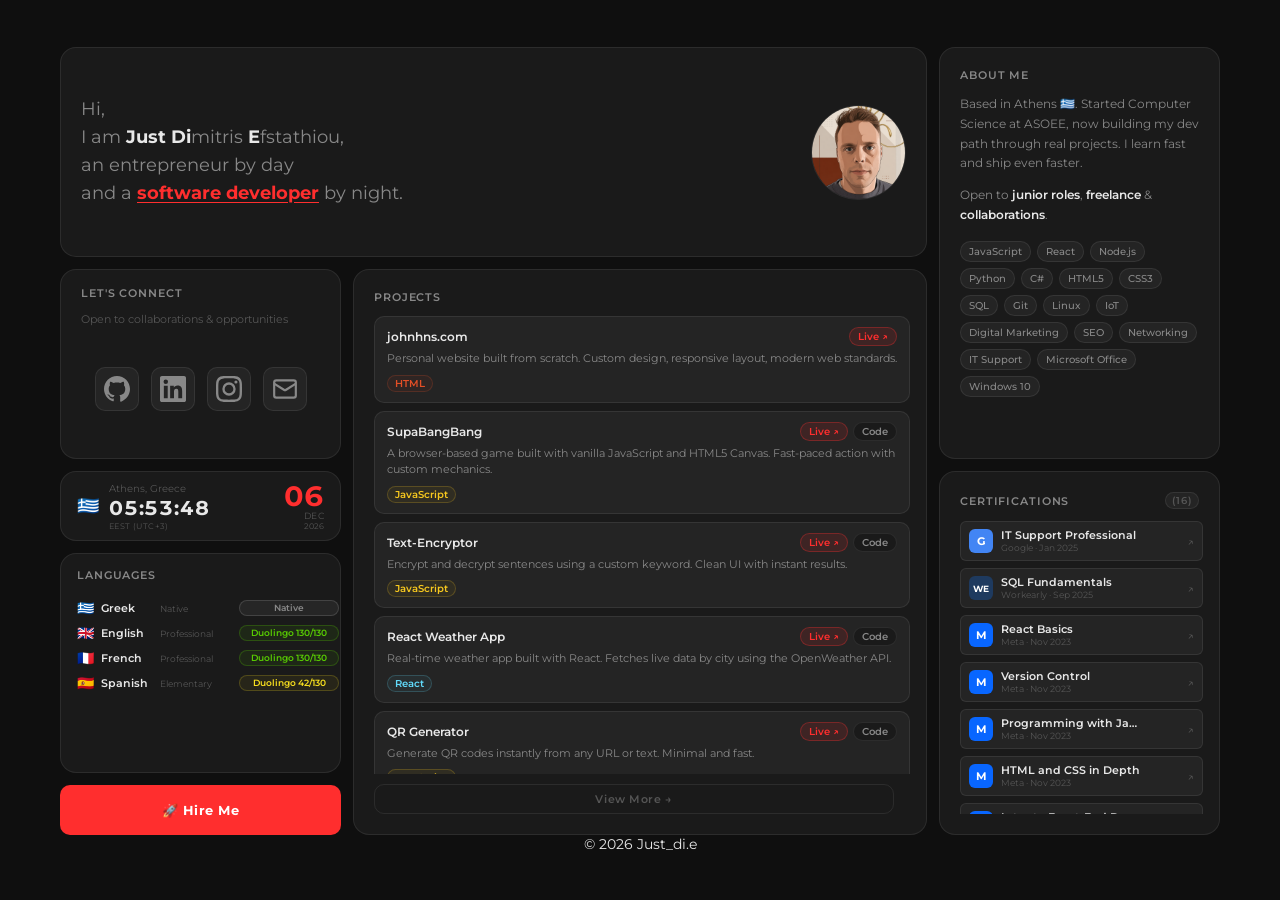
==== commit 564e7752: "Update welcome image source in index.html" ====
--- a/index.html
+++ b/index.html
@@ -87,7 +87,7 @@
               <p class="typewriter" id="line4">and a <span class="job">software developer</span> by night.</p>
             </div>
             <div class="welcome-image-container">
-              <img src="assets/welcomebox.png" alt="Dimitris Efstathiou photo" class="welcome-image" width="95" height="95" loading="eager" />
+              <img src="assets/avatar.png" alt="Dimitris Efstathiou photo" class="welcome-image" width="95" height="95" loading="eager" />
             </div>
           </div>
         </div>
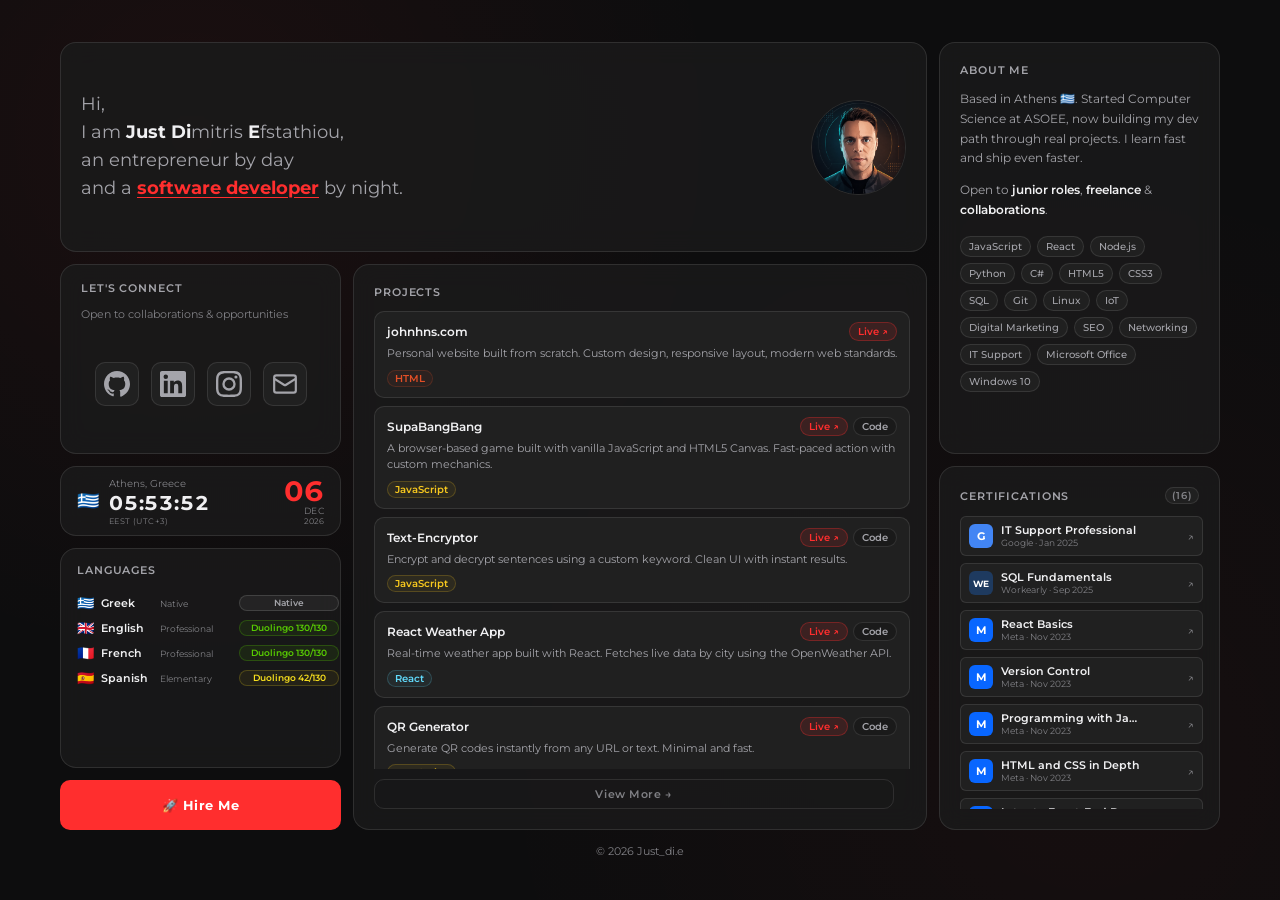
==== commit 4e29a59d: "feat: enhance mobile experience with bento sheet modal and improved accessibility - Updated hero ima" ====
--- a/index.html
+++ b/index.html
@@ -35,7 +35,7 @@
     <link rel="apple-touch-icon" href="assets/favicon.ico" />
 
     <!-- Performance: Preload hero image (LCP) -->
-    <link rel="preload" as="image" href="assets/welcomebox.png" />
+    <link rel="preload" as="image" href="assets/avatar.png" />
 
     <link rel="preconnect" href="https://fonts.googleapis.com" />
     <link rel="preconnect" href="https://fonts.gstatic.com" crossorigin />
@@ -74,7 +74,7 @@
     <!-- Skip to main content (accessibility) -->
     <a href="#main-content" class="skip-link">Skip to main content</a>
 
-    <main id="main-content">
+    <main id="main-content" tabindex="-1">
       <div class="container">
 
         <!-- WELCOME BOX -->
@@ -93,7 +93,15 @@
         </div>
 
         <!-- ABOUT BOX -->
-        <div class="box about-box" id="about-box">
+        <div class="box about-box" id="about-box" data-bento-expand="about">
+          <div class="bento-tile-preview bento-preview-about">
+            <span class="bento-tile-tag">👤 Bio &amp; Stack</span>
+            <div class="bento-tile-stat">CS @ ASOEE</div>
+            <div class="bento-mini-tags">
+              <span>JavaScript</span><span>React</span><span>Node</span>
+            </div>
+            <span class="bento-tap-hint">Tap to read ↗</span>
+          </div>
           <div class="mobile-header" style="display:none">
             <h3 class="box-title">About Me</h3>
             <span class="mobile-chevron" aria-hidden="true">&#8964;</span>
@@ -154,7 +162,14 @@
         </div>
 
         <!-- PROJECTS BOX -->
-        <div class="box project-box" id="project-box">
+        <div class="box project-box" id="project-box" data-bento-expand="projects">
+          <div class="bento-tile-preview bento-preview-projects">
+            <span class="bento-tile-tag">💻 Portfolio</span>
+            <div class="bento-tile-number">7</div>
+            <div class="bento-tile-stat">Projects</div>
+            <div class="bento-tile-sub">Apps, Games &amp; Canvas</div>
+            <span class="bento-tap-hint">Tap to explore ↗</span>
+          </div>
           <div class="mobile-header" style="display:none">
             <h3 class="box-title">Projects</h3>
             <span class="mobile-chevron" aria-hidden="true">&#8964;</span>
@@ -210,7 +225,14 @@
         </a>
 
         <!-- CERTIFICATIONS BOX -->
-        <div class="box certs-box" id="certs-box">
+        <div class="box certs-box" id="certs-box" data-bento-expand="certs">
+          <div class="bento-tile-preview bento-preview-certs">
+            <span class="bento-tile-tag">📜 Credentials</span>
+            <div class="bento-tile-number">16</div>
+            <div class="bento-tile-stat">Certificates</div>
+            <div class="bento-tile-sub">Google, Meta, FCC</div>
+            <span class="bento-tap-hint">View All 16 ↗</span>
+          </div>
           <div class="mobile-header" style="display:none">
             <h3 class="box-title">Certifications <span class="cert-count" id="cert-count-mobile"></span></h3>
             <span class="mobile-chevron" aria-hidden="true">&#8964;</span>
@@ -258,7 +280,16 @@
         </div>
 
         <!-- LANGUAGES BOX -->
-        <div class="box languages-box" id="languages-box">
+        <div class="box languages-box" id="languages-box" data-bento-expand="languages">
+          <div class="bento-tile-preview bento-preview-languages">
+            <span class="bento-tile-tag">🗣️ Languages</span>
+            <div class="bento-flags-row">
+              <span>🇬🇷</span><span>🇬🇧</span><span>🇫🇷</span><span>🇪🇸</span>
+            </div>
+            <div class="bento-tile-stat">4 Languages</div>
+            <div class="bento-tile-sub">Greek, English, French, Spanish</div>
+            <span class="bento-tap-hint">View Fluency ↗</span>
+          </div>
           <div class="mobile-header" style="display:none">
             <h3 class="box-title">Languages</h3>
             <span class="mobile-chevron" aria-hidden="true">&#8964;</span>
@@ -281,7 +312,7 @@
     </footer>
 
     <!-- CERT MODAL -->
-    <div class="cert-modal" id="cert-modal" role="dialog" aria-modal="true" aria-labelledby="cert-modal-title">
+    <div class="cert-modal" id="cert-modal" role="dialog" aria-modal="true" aria-labelledby="cert-modal-title" aria-hidden="true">
       <div class="cert-modal-inner">
         <button class="cert-modal-close" aria-label="Close certificate modal">×</button>
         <div class="cert-modal-loading" id="cert-modal-loading">Loading...</div>
@@ -290,6 +321,21 @@
       </div>
     </div>
 
+    <!-- BENTO DETAIL BOTTOM SHEET (MOBILE) -->
+    <div class="bento-sheet-modal" id="bento-sheet-modal" role="dialog" aria-modal="true" aria-hidden="true">
+      <div class="bento-sheet-backdrop" id="bento-sheet-backdrop"></div>
+      <div class="bento-sheet-panel">
+        <div class="bento-sheet-pill-bar">
+          <div class="bento-sheet-pill"></div>
+        </div>
+        <div class="bento-sheet-header">
+          <h3 class="bento-sheet-title" id="bento-sheet-title"></h3>
+          <button class="bento-sheet-close" id="bento-sheet-close" aria-label="Close details">✕</button>
+        </div>
+        <div class="bento-sheet-body" id="bento-sheet-body"></div>
+      </div>
+    </div>
+
     <!-- All JS in script.js -->
     <script src="script.js" defer></script>
   </body>
--- a/styles.css
+++ b/styles.css
@@ -4,48 +4,82 @@
 *, *::before, *::after { box-sizing: border-box; margin: 0; padding: 0; }
 
 :root {
-  --bg: #0f0f0f;
-  --surface: #1a1a1a;
-  --surface-2: #242424;
-  --border: rgba(255,255,255,0.08);
-  --text: #e8e8e8;
-  --text-muted: #888;
-  --text-faint: #555;
-  --accent: #e8e8e8;
-  --accent-dim: rgba(232,232,232,0.06);
+  --bg: #0d0d0e;
+  --surface: rgba(26, 26, 26, 0.85);
+  --surface-2: rgba(36, 36, 36, 0.75);
+  --border: rgba(255, 255, 255, 0.10);
+  --border-hover: rgba(255, 46, 46, 0.45);
+  --text: #f0f0f2;
+  --text-muted: #a4a4aa;
+  --text-faint: #808085;
+  --accent: #f0f0f2;
+  --accent-dim: rgba(240, 240, 242, 0.06);
   --accent-red: #ff2e2e;
-  --accent-red-hover: #ff5555;
-  --accent-red-dim: rgba(255,46,46,0.10);
+  --accent-red-hover: #ff5252;
+  --accent-red-dim: rgba(255, 46, 46, 0.12);
+  --glow-red: rgba(255, 46, 46, 0.18);
   --radius: 16px;
   --radius-sm: 10px;
   --radius-xs: 6px;
   --font: 'Montserrat', sans-serif;
-  --transition: 200ms cubic-bezier(0.16, 1, 0.3, 1);
+  --transition: 250ms cubic-bezier(0.16, 1, 0.3, 1);
 }
 
 html {
   -webkit-font-smoothing: antialiased;
   scroll-behavior: smooth;
-  height: 100%;
+  min-height: 100%;
 }
 
 body {
   background: var(--bg);
+  background-image: 
+    radial-gradient(circle at 15% 15%, rgba(255, 46, 46, 0.06) 0%, transparent 40%),
+    radial-gradient(circle at 85% 85%, rgba(255, 46, 46, 0.04) 0%, transparent 45%);
+  background-attachment: fixed;
   color: var(--text);
   font-family: var(--font);
   font-size: 14px;
   min-height: 100vh;
-  height: 100%;
   padding: 20px;
   display: flex;
   flex-direction: column;
   align-items: center;
-  justify-content: center;
+  justify-content: flex-start;
+}
+
+main {
+  width: 100%;
+  display: flex;
+  flex-direction: column;
+  align-items: center;
+  margin-top: auto;
+}
+
+.site-footer {
+  margin-top: 14px;
+  margin-bottom: auto;
+  font-size: 11px;
+  color: var(--text-faint);
+  text-align: center;
+  width: 100%;
 }
 
 img { display: block; max-width: 100%; height: auto; }
 a { text-decoration: none; color: inherit; }
 button { cursor: pointer; border: none; background: none; font: inherit; }
+
+/* Accessible Focus States */
+a:focus-visible,
+button:focus-visible,
+.box:focus-visible,
+.cert-card:focus-visible,
+.project-card:focus-visible,
+.mobile-header:focus-visible {
+  outline: 2px solid var(--accent-red);
+  outline-offset: 3px;
+  border-radius: var(--radius-xs);
+}
 
 /* =====================
    SKIP LINK (Accessibility)
@@ -78,18 +112,24 @@
 }
 
 /* =====================
-   BOX BASE
+   BOX BASE & GLASSMORPHISM
    ===================== */
 .box {
   background: var(--surface);
+  backdrop-filter: blur(12px);
+  -webkit-backdrop-filter: blur(12px);
   border: 1px solid var(--border);
   border-radius: var(--radius);
   padding: 20px;
   overflow: hidden;
   position: relative;
-  transition: border-color var(--transition);
-}
-.box:hover { border-color: rgba(255,46,46,0.35); }
+  transition: border-color var(--transition), transform var(--transition), box-shadow var(--transition);
+}
+.box:hover {
+  border-color: var(--border-hover);
+  transform: translateY(-2px);
+  box-shadow: 0 8px 24px rgba(0,0,0,0.4), 0 0 16px var(--glow-red);
+}
 
 /* =====================
    GRID PLACEMENT
@@ -247,6 +287,7 @@
   line-height: 1.55;
   color: var(--text-muted);
   opacity: 0;
+  transform: translateY(6px);
 }
 .bold-name { font-weight: 700; color: var(--text); }
 .job {
@@ -670,21 +711,32 @@
    CERT MODAL
    ===================== */
 .cert-modal {
-  display: none;
+  display: flex;
   position: fixed;
   inset: 0;
-  background: rgba(0,0,0,0.8);
+  background: rgba(0, 0, 0, 0.75);
+  backdrop-filter: blur(10px);
+  -webkit-backdrop-filter: blur(10px);
   z-index: 1000;
   align-items: center;
   justify-content: center;
   padding: 20px;
-}
-.cert-modal.open { display: flex; }
+  opacity: 0;
+  pointer-events: none;
+  transition: opacity 250ms ease;
+}
+.cert-modal.open,
+.cert-modal.active {
+  opacity: 1;
+  pointer-events: auto;
+}
 .cert-modal-inner {
-  background: var(--surface);
+  background: rgba(24, 24, 25, 0.92);
+  backdrop-filter: blur(16px);
+  -webkit-backdrop-filter: blur(16px);
   border: 1px solid var(--border);
   border-radius: var(--radius);
-  padding: 20px;
+  padding: 24px;
   max-width: 600px;
   width: 100%;
   position: relative;
@@ -694,6 +746,13 @@
   gap: 12px;
   max-height: 90vh;
   overflow-y: auto;
+  box-shadow: 0 20px 50px rgba(0, 0, 0, 0.6), 0 0 20px var(--glow-red);
+  transform: scale(0.92);
+  transition: transform 250ms cubic-bezier(0.16, 1, 0.3, 1);
+}
+.cert-modal.open .cert-modal-inner,
+.cert-modal.active .cert-modal-inner {
+  transform: scale(1);
 }
 .cert-modal-close {
   position: absolute;
@@ -749,6 +808,9 @@
    RESPONSIVE — TABLET
    ===================== */
 @media (max-width: 900px) {
+  body {
+    padding: 16px;
+  }
   .container {
     grid-template-columns: repeat(3, 1fr);
     grid-template-rows: auto;
@@ -756,12 +818,16 @@
   }
   .welcome-box   { grid-column: 1 / 3; grid-row: 1; }
   .about-box     { grid-column: 3;     grid-row: 1 / 3; }
-  .contact-box   { grid-column: 1;     grid-row: 2; }
-  .timezone-box  { grid-column: 2;     grid-row: 2; }
+  .contact-box   { grid-column: 1;     grid-row: 2; padding: 14px; }
+  .timezone-box  { grid-column: 2;     grid-row: 2; padding: 12px; }
   .project-box   { grid-column: 1 / 3; grid-row: 3 / 6; min-height: 400px; }
   .languages-box { grid-column: 3;     grid-row: 3; }
   .please-box    { grid-column: 3;     grid-row: 4; min-height: 50px; }
   .certs-box     { grid-column: 3;     grid-row: 5; min-height: 220px; }
+
+  .social-icons  { gap: 8px; }
+  .social-icon   { width: 38px; height: 38px; }
+  .social-icon svg { width: 22px; height: 22px; }
 
   .lang-list { gap: 10px; }
   .lang-item { gap: 7px; }
@@ -772,118 +838,482 @@
 }
 
 /* =====================
-   RESPONSIVE — MOBILE
+   BENTO PREVIEW STYLES (DESKTOP HIDDEN)
+   ===================== */
+.bento-tile-preview,
+.bento-tap-hint {
+  display: none !important;
+}
+
+/* =====================
+   BENTO BOTTOM SHEET MODAL (MOBILE)
+   ===================== */
+.bento-sheet-modal {
+  display: flex;
+  position: fixed;
+  inset: 0;
+  z-index: 2000;
+  align-items: flex-end;
+  justify-content: center;
+  opacity: 0;
+  pointer-events: none;
+  transition: opacity 250ms ease;
+}
+.bento-sheet-modal.open {
+  opacity: 1;
+  pointer-events: auto;
+}
+.bento-sheet-backdrop {
+  position: absolute;
+  inset: 0;
+  background: rgba(0, 0, 0, 0.75);
+  backdrop-filter: blur(12px);
+  -webkit-backdrop-filter: blur(12px);
+}
+.bento-sheet-panel {
+  position: relative;
+  background: #18181a;
+  border: 1px solid rgba(255, 255, 255, 0.12);
+  border-top-left-radius: 24px;
+  border-top-right-radius: 24px;
+  width: 100%;
+  max-width: 600px;
+  max-height: 85vh;
+  display: flex;
+  flex-direction: column;
+  box-shadow: 0 -10px 40px rgba(0, 0, 0, 0.7), 0 0 25px rgba(255, 46, 46, 0.15);
+  transform: translateY(100%);
+  transition: transform 300ms cubic-bezier(0.16, 1, 0.3, 1);
+  overflow: hidden;
+  z-index: 2;
+}
+.bento-sheet-modal.open .bento-sheet-panel {
+  transform: translateY(0);
+}
+.bento-sheet-pill-bar {
+  display: flex;
+  align-items: center;
+  justify-content: center;
+  padding-top: 12px;
+  padding-bottom: 4px;
+}
+.bento-sheet-pill {
+  width: 40px;
+  height: 4px;
+  border-radius: 99px;
+  background: rgba(255, 255, 255, 0.25);
+}
+.bento-sheet-header {
+  display: flex;
+  align-items: center;
+  justify-content: space-between;
+  padding: 10px 20px 14px 20px;
+  border-bottom: 1px solid rgba(255, 255, 255, 0.08);
+}
+.bento-sheet-title {
+  font-size: 16px;
+  font-weight: 700;
+  color: var(--text);
+  letter-spacing: -0.01em;
+}
+.bento-sheet-close {
+  display: flex;
+  align-items: center;
+  justify-content: center;
+  width: 32px;
+  height: 32px;
+  border-radius: 50%;
+  background: var(--surface-2);
+  color: var(--text-muted);
+  font-size: 16px;
+  transition: background var(--transition), color var(--transition);
+}
+.bento-sheet-close:hover,
+.bento-sheet-close:active {
+  background: var(--accent-red-dim);
+  color: var(--accent-red);
+}
+.bento-sheet-body {
+  padding: 20px;
+  overflow-y: auto;
+  flex: 1;
+  display: flex;
+  flex-direction: column;
+  gap: 12px;
+  -webkit-overflow-scrolling: touch;
+}
+.bento-sheet-body .project-card,
+.bento-sheet-body .cert-card {
+  width: 100%;
+}
+.bento-sheet-body .projects-list,
+.bento-sheet-body .certs-list {
+  display: flex;
+  flex-direction: column;
+  gap: 8px;
+  overflow-y: visible;
+  padding-right: 0;
+  margin-right: 0;
+}
+.bento-sheet-body .skills {
+  display: flex;
+  flex-wrap: wrap;
+  gap: 6px;
+  overflow-y: visible;
+  padding-right: 0;
+  margin-top: 14px;
+}
+.bento-sheet-body .lang-list {
+  display: flex;
+  flex-direction: column;
+  gap: 10px;
+}
+.bento-sheet-body .lang-item {
+  display: flex;
+  align-items: center;
+  gap: 8px;
+}
+.bento-sheet-body .lang-badge {
+  margin-left: auto;
+}
+
+/* =====================
+   RESPONSIVE — MOBILE (INTERACTIVE BENTO WIDGET GRID)
    ===================== */
 @media (max-width: 600px) {
-  body { padding: 12px; justify-content: flex-start; }
-
+  html, body {
+    height: auto;
+    min-height: 100vh;
+  }
+
+  body {
+    padding: 14px 10px 32px 10px;
+    justify-content: flex-start;
+    display: block;
+  }
+
+  main {
+    margin: 0;
+  }
+
+  /* Permanently hide unused accordion headers */
+  .mobile-header {
+    display: none !important;
+  }
+
+  /* 2-Column Bento Grid Container */
   .container {
-    grid-template-columns: 1fr;
-    grid-template-rows: auto;
-    gap: 8px;
-  }
-
-  /* Override all grid placements — use order instead */
-  .welcome-box, .about-box, .contact-box,
-  .project-box, .timezone-box, .languages-box,
-  .please-box, .certs-box {
-    grid-column: 1;
-    grid-row: auto;
-  }
-
-  /* Mobile order:
-     1. Welcome
-     2. About Me
-     3. Let's Connect
-     4. Projects
-     5. Hire Me
-     6. Certifications
-     7. Languages
-     8. Timezone  ← last, just above footer
-  */
-  .welcome-box   { order: 1; }
-  .about-box     { order: 2; }
-  .contact-box   { order: 3; }
-  .project-box   { order: 4; }
-  .please-box    { order: 5; }
-  .certs-box     { order: 6; }
-  .languages-box { order: 7; }
-  .timezone-box  { order: 8; }
-
-  /* Mobile box sizing */
-  .welcome-box   { min-height: 120px; }
+    display: grid !important;
+    grid-template-columns: repeat(2, 1fr) !important;
+    grid-template-rows: auto 155px auto 155px 155px !important;
+    gap: 10px !important;
+    max-width: 100%;
+    width: 100%;
+    margin: 0 auto;
+  }
+
+  /* Bento Tile Previews (Active on Mobile) */
+  .bento-tile-preview {
+    display: flex !important;
+    flex-direction: column;
+    justify-content: space-between;
+    height: 100%;
+    width: 100%;
+  }
+
+  .bento-tap-hint {
+    display: inline-flex !important;
+    align-items: center;
+    gap: 3px;
+    font-size: 8.5px;
+    font-weight: 600;
+    color: var(--text-faint);
+    background: rgba(255, 255, 255, 0.06);
+    border: 1px solid rgba(255, 255, 255, 0.08);
+    border-radius: 99px;
+    padding: 2.5px 7px;
+    margin-top: auto;
+    width: fit-content;
+    pointer-events: none;
+    letter-spacing: 0.02em;
+  }
+
+  .bento-tile-tag {
+    font-size: 9.5px;
+    font-weight: 700;
+    text-transform: uppercase;
+    letter-spacing: 0.06em;
+    color: var(--text-muted);
+  }
+
+  .bento-tile-number {
+    font-size: 32px;
+    font-weight: 800;
+    color: var(--accent-red);
+    line-height: 1;
+    margin-top: 4px;
+    font-variant-numeric: tabular-nums;
+  }
+
+  .bento-tile-stat {
+    font-size: 13px;
+    font-weight: 700;
+    color: var(--text);
+    margin-top: 2px;
+  }
+
+  .bento-tile-sub {
+    font-size: 9px;
+    color: var(--text-faint);
+    line-height: 1.35;
+    margin-top: 3px;
+  }
+
+  .bento-mini-tags {
+    display: flex;
+    flex-wrap: wrap;
+    gap: 4px;
+    margin-top: 6px;
+  }
+  .bento-mini-tags span {
+    font-size: 8px;
+    font-weight: 600;
+    padding: 1.5px 5px;
+    border-radius: 99px;
+    background: var(--surface-2);
+    border: 1px solid var(--border);
+    color: var(--text-muted);
+  }
+
+  .bento-flags-row {
+    display: flex;
+    gap: 6px;
+    font-size: 16px;
+    margin-top: 6px;
+  }
+
+  /* Make expandable tiles interactive */
+  .box[data-bento-expand] {
+    cursor: pointer;
+    user-select: none;
+    -webkit-tap-highlight-color: transparent;
+  }
+  .box[data-bento-expand]:active {
+    transform: scale(0.96);
+  }
+  .box[data-bento-expand]:hover .bento-tap-hint,
+  .box[data-bento-expand]:active .bento-tap-hint {
+    color: var(--accent-red);
+    border-color: rgba(255, 46, 46, 0.4);
+    background: var(--accent-red-dim);
+  }
+
+  /* Hide raw desktop lists inside tiles on mobile (they show inside sheet modal) */
+  .about-box .about-content,
+  .about-box #about-title-desktop,
+  .project-box .project-content,
+  .project-box .project-body,
+  .certs-box .certs-content,
+  .certs-box #certs-title-desktop,
+  .languages-box .lang-list,
+  .languages-box #lang-title-desktop {
+    display: none !important;
+  }
+
+  /* ========================================================
+     STRICT BENTO TILE GRID GEOMETRY
+     Row 1: Welcome Banner (Cols 1-2)
+     Row 2: About Me (Col 1) | Certifications (Col 2)
+     Row 3: 🚀 Hire Me Action Bar (Cols 1-2 - Center)
+     Row 4: Projects (Col 1) | Let's Connect (Col 2)
+     Row 5: Timezone/Location (Col 1) | Languages (Col 2)
+     ======================================================== */
+
+  /* Uniform Square Height Reset for all 6 center widgets */
+  .timezone-box,
+  .contact-box,
   .about-box,
-  .contact-box,
+  .languages-box,
   .project-box,
-  .languages-box,
-  .certs-box     { min-height: auto; }
-  .please-box    { min-height: 48px; }
-  .timezone-box  { min-height: auto; }
-
-  /* Welcome box mobile */
-  .typewriter { font-size: 14px; }
-  .welcome-image-container { width: 70px; height: 70px; }
-
-  /* About box */
-  .about-box { padding: 14px 16px; }
-  #about-title-desktop { display: none; }
-  .about-box .mobile-header { display: flex; }
-  .about-box .about-content { display: none; }
-  .about-box.expanded .about-content { display: flex; margin-top: 12px; }
-
-  /* Contact box */
-  .contact-box .contact-content { display: none !important; }
-  .contact-box { padding: 14px 16px; }
-  .contact-box .mobile-header { display: flex; }
-  .contact-box .contact-body { display: none; }
-  .contact-box.expanded .contact-body { display: flex; margin-top: 12px; }
-  .contact-box .social-icons { flex-direction: column; align-items: stretch; gap: 8px; width: 100%; }
-  .contact-box .social-icon  { width: 100%; height: 44px; border-radius: 8px; }
-
-  /* Languages box */
-  .languages-box { padding: 14px 16px; }
-  .languages-box .mobile-header { display: flex; }
-  #lang-title-desktop { display: none; }
-  .languages-box .lang-list { display: none; }
-  .languages-box.expanded .lang-list { display: flex; margin-top: 12px; }
-
-  /* Projects box */
-  .project-box { padding: 14px 16px; }
-  .project-box .mobile-header { display: flex; }
-  .project-box .project-content { display: none; }
-  #projects-title-desktop { display: none; }
-  .project-box .project-body { display: none; }
-  .project-box.expanded .project-body {
+  .certs-box {
+    height: 155px !important;
+    min-height: 155px !important;
+    max-height: 155px !important;
+    overflow: hidden !important;
+    box-sizing: border-box !important;
+  }
+
+  /* ROW 1: WELCOME HERO (Span 2) */
+  .welcome-box {
+    grid-column: 1 / 3 !important;
+    grid-row: 1 !important;
+    padding: 16px;
+    background: linear-gradient(135deg, rgba(32,32,36,0.9), rgba(20,20,22,0.9));
+  }
+  .welcome-content {
+    flex-direction: row;
+    align-items: center;
+    gap: 12px;
+    height: auto;
+  }
+  .welcome-text { flex: 1; }
+  .typewriter {
+    font-size: 13.5px;
+    line-height: 1.5;
+  }
+  .welcome-image-container {
+    width: 72px;
+    height: 72px;
+    flex-shrink: 0;
+    box-shadow: 0 4px 14px rgba(0,0,0,0.5);
+  }
+
+  /* ROW 2 - TILE 1: ABOUT ME WIDGET (Square, Col 1) */
+  .about-box {
+    grid-column: 1 !important;
+    grid-row: 2 !important;
+    padding: 14px 12px;
     display: flex;
     flex-direction: column;
-    overflow-y: visible;
-    margin-right: 0;
-    padding-right: 0;
-    margin-top: 12px;
-  }
-  .project-box .projects-list { overflow-y: visible; margin-right: 0; padding-right: 0; }
-  .project-name { font-size: 11px; }
-  .project-desc { font-size: 10px; }
-  .project-btn  { font-size: 9px; padding: 2px 6px; }
-  .project-lang { font-size: 9px; }
-
-  /* Timezone box mobile */
-  .timezone-box        { padding: 10px 14px; }
-  .timezone-time       { font-size: 16px; }
-  .timezone-date-day   { font-size: 22px; }
-  .timezone-date-month { font-size: 8px; }
-  .timezone-date-year  { font-size: 7px; }
-  .timezone-label      { font-size: 9px; }
-  .timezone-zone       { font-size: 7px; }
-
-  /* Certs box */
-  .certs-box { padding: 14px 16px; }
-  .certs-box .mobile-header { display: flex; }
-  #certs-title-desktop { display: none; }
-  .certs-box .certs-content { display: none; }
-  .certs-box.expanded .certs-content { display: flex; margin-top: 12px; }
-
-  .cert-name        { font-size: 9.5px; }
-  .cert-issuer-name { font-size: 8px; }
-  .cert-logo        { width: 20px; height: 20px; font-size: 9px; }
-}
+    justify-content: space-between;
+    border-radius: var(--radius);
+  }
+
+  /* ROW 2 - TILE 2: CERTIFICATIONS WIDGET (Square, Col 2) */
+  .certs-box {
+    grid-column: 2 !important;
+    grid-row: 2 !important;
+    padding: 14px 12px;
+    display: flex;
+    flex-direction: column;
+    justify-content: space-between;
+    border-radius: var(--radius);
+  }
+
+  /* ROW 3: HIRE ME ACTION BAR (Span 2 - Center) */
+  .please-box {
+    grid-column: 1 / 3 !important;
+    grid-row: 3 !important;
+    min-height: 52px;
+    height: 52px;
+    padding: 14px;
+    border-radius: var(--radius-sm);
+    display: flex !important;
+    align-items: center !important;
+    justify-content: center !important;
+    background: linear-gradient(135deg, #ff2e2e 0%, #b81414 100%) !important;
+    box-shadow: 0 4px 18px rgba(255, 46, 46, 0.35) !important;
+  }
+  .please-text {
+    font-size: 14px !important;
+    font-weight: 700;
+    color: #fff;
+    letter-spacing: 0.04em;
+    display: flex;
+    align-items: center;
+    gap: 8px;
+  }
+
+  /* ROW 4 - TILE 1: PROJECTS WIDGET (Square, Col 1) */
+  .project-box {
+    grid-column: 1 !important;
+    grid-row: 4 !important;
+    padding: 14px 12px;
+    display: flex;
+    flex-direction: column;
+    justify-content: space-between;
+    border-radius: var(--radius);
+  }
+
+  /* ROW 4 - TILE 2: LET'S CONNECT WIDGET (Square, Col 2) */
+  .contact-box {
+    grid-column: 2 !important;
+    grid-row: 4 !important;
+    padding: 14px 12px;
+    display: flex;
+    flex-direction: column;
+    justify-content: space-between;
+    border-radius: var(--radius);
+  }
+  #contact-desktop-title { display: block !important; }
+  .contact-box .box-title { font-size: 10px; margin-bottom: 2px; }
+  .contact-sub {
+    font-size: 9px;
+    margin-bottom: 8px;
+    white-space: nowrap;
+    overflow: hidden;
+    text-overflow: ellipsis;
+  }
+  .contact-body {
+    display: flex !important;
+    width: 100%;
+    align-items: center;
+    justify-content: center;
+    margin-top: auto;
+  }
+  .social-icons {
+    display: grid;
+    grid-template-columns: repeat(2, 1fr);
+    gap: 6px;
+    width: 100%;
+  }
+  .social-icon {
+    width: 100%;
+    height: 38px;
+    border-radius: var(--radius-xs);
+  }
+  .social-icon svg { width: 17px; height: 17px; }
+
+  /* ROW 5 - TILE 1: TIMEZONE / LOCATION WIDGET (Square, Col 1) */
+  .timezone-box {
+    grid-column: 1 !important;
+    grid-row: 5 !important;
+    padding: 14px 12px;
+    display: flex;
+    flex-direction: column;
+    justify-content: space-between;
+    border-radius: var(--radius);
+  }
+  .timezone-content {
+    display: flex;
+    flex-direction: column;
+    align-items: flex-start;
+    justify-content: space-between;
+    gap: 8px;
+    width: 100%;
+    height: 100%;
+  }
+  .timezone-icon { font-size: 18px; }
+  .timezone-info { gap: 2px; }
+  .timezone-label { font-size: 9px; color: var(--text-faint); text-transform: uppercase; letter-spacing: 0.05em; }
+  .timezone-row { gap: 4px; }
+  .timezone-time { font-size: 18px; font-weight: 700; }
+  .timezone-zone { font-size: 7.5px; color: var(--text-faint); }
+  .timezone-date-block {
+    flex-direction: row;
+    align-items: baseline;
+    gap: 4px;
+    margin-top: auto;
+  }
+  .timezone-date-day { font-size: 18px; line-height: 1; color: var(--accent-red); font-weight: 700; }
+  .timezone-date-month { font-size: 8.5px; font-weight: 600; }
+  .timezone-date-year { font-size: 8px; color: var(--text-faint); }
+
+  /* ROW 5 - TILE 2: LANGUAGES WIDGET (Square, Col 2) */
+  .languages-box {
+    grid-column: 2 !important;
+    grid-row: 5 !important;
+    padding: 14px 12px;
+    display: flex;
+    flex-direction: column;
+    justify-content: space-between;
+    border-radius: var(--radius);
+  }
+
+  /* Footer on mobile */
+  .site-footer {
+    margin-top: 16px;
+    margin-bottom: 0;
+    text-align: center;
+  }
+}
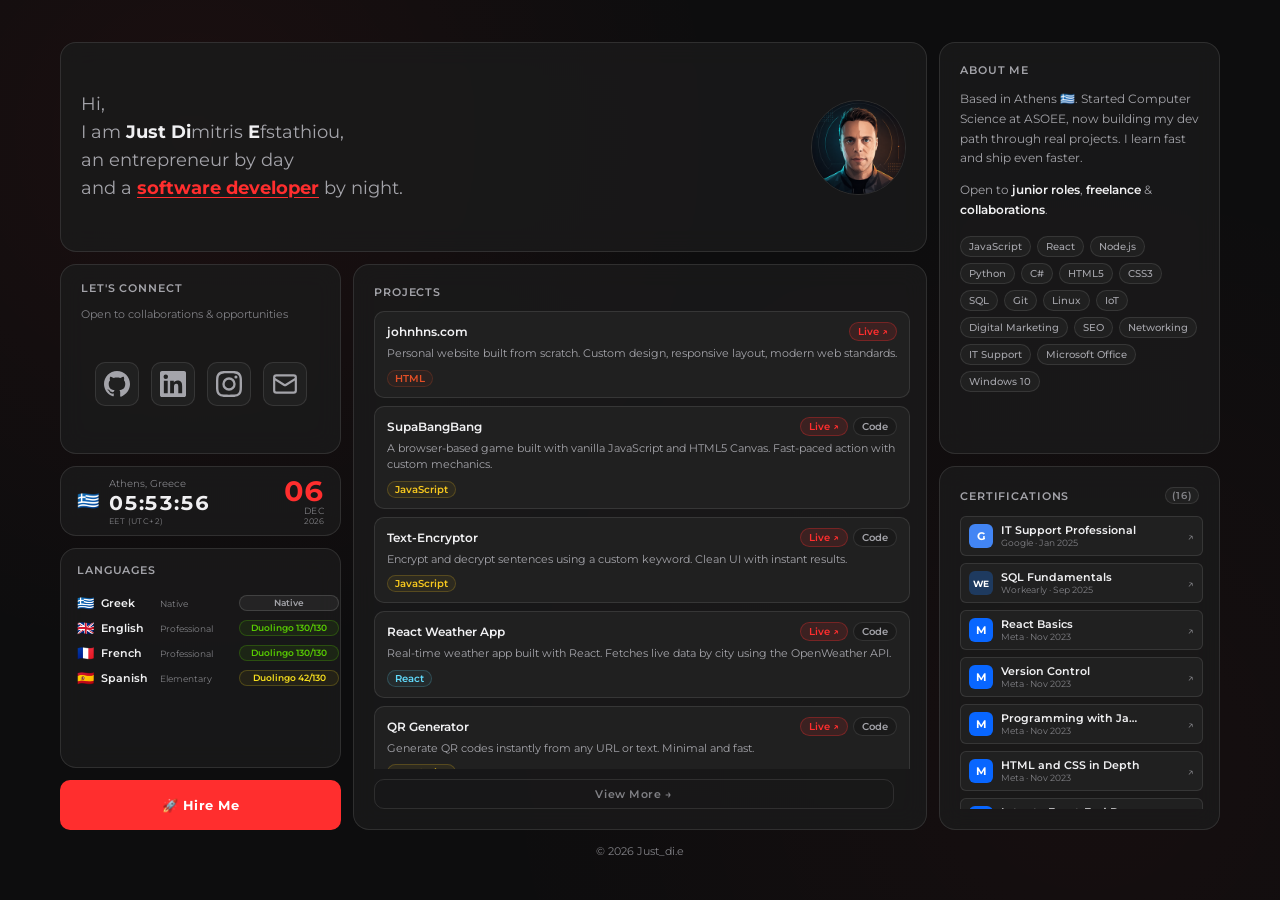
==== commit f4e0963d: "feat: update portfolio assets and improve accessibility features" ====
--- a/index.html
+++ b/index.html
@@ -49,6 +49,7 @@
     {
       "@context": "https://schema.org",
       "@type": "Person",
+      "@id": "https://www.just-die.com/#person",
       "name": "Dimitris Efstathiou",
       "alternateName": "Just_Di.E",
       "url": "https://www.just-die.com",
@@ -60,6 +61,11 @@
         "addressLocality": "Athens",
         "addressCountry": "GR"
       },
+      "alumniOf": {
+        "@type": "EducationalOrganization",
+        "name": "Athens University of Economics and Business (ASOEE)"
+      },
+      "knowsLanguage": ["el", "en", "fr", "es"],
       "sameAs": [
         "https://github.com/dimefsta",
         "https://www.linkedin.com/in/dimitris-efstathiou-97a496344",
@@ -82,7 +88,7 @@
           <div class="welcome-content">
             <div class="welcome-text">
               <p class="typewriter" id="line1">Hi,</p>
-              <p class="typewriter" id="line2">I am <span class="bold-name">Just</span> <span class="bold-name">Di</span>mitris <span class="bold-name">E</span>fstathiou,</p>
+              <h1 class="typewriter hero-title" id="line2">I am <span class="bold-name">Just</span> <span class="bold-name">Di</span>mitris <span class="bold-name">E</span>fstathiou,</h1>
               <p class="typewriter" id="line3">an entrepreneur by day</p>
               <p class="typewriter" id="line4">and a <span class="job">software developer</span> by night.</p>
             </div>
@@ -102,11 +108,7 @@
             </div>
             <span class="bento-tap-hint">Tap to read ↗</span>
           </div>
-          <div class="mobile-header" style="display:none">
-            <h3 class="box-title">About Me</h3>
-            <span class="mobile-chevron" aria-hidden="true">&#8964;</span>
-          </div>
-          <h3 class="box-title" id="about-title-desktop">About Me</h3>
+          <h2 class="box-title" id="about-title-desktop">About Me</h2>
           <div class="about-content" id="about-content">
             <p class="about-bio">Based in Athens 🇬🇷. Started Computer Science at ASOEE, now building my dev path through real projects. I learn fast and ship even faster.</p>
             <p class="about-bio" style="margin-top:8px;">Open to <strong>junior roles</strong>, <strong>freelance</strong> &amp; <strong>collaborations</strong>.</p>
@@ -134,12 +136,8 @@
 
         <!-- CONTACT BOX -->
         <div class="box contact-box" id="contact-box">
-          <div class="mobile-header" style="display:none">
-            <h3 class="box-title">Let's Connect</h3>
-            <span class="mobile-chevron" aria-hidden="true">&#8964;</span>
-          </div>
           <div class="contact-content" id="contact-desktop-title">
-            <h3 class="box-title">Let's Connect</h3>
+            <h2 class="box-title">Let's Connect</h2>
             <p class="contact-sub">Open to collaborations &amp; opportunities</p>
           </div>
           <div class="contact-body" id="contact-body">
@@ -170,12 +168,8 @@
             <div class="bento-tile-sub">Apps, Games &amp; Canvas</div>
             <span class="bento-tap-hint">Tap to explore ↗</span>
           </div>
-          <div class="mobile-header" style="display:none">
-            <h3 class="box-title">Projects</h3>
-            <span class="mobile-chevron" aria-hidden="true">&#8964;</span>
-          </div>
           <div class="project-content">
-            <h3 class="box-title" id="projects-title-desktop">Projects</h3>
+            <h2 class="box-title" id="projects-title-desktop">Projects</h2>
           </div>
           <div class="project-body" id="project-body">
             <div class="projects-list" id="projects-list">
@@ -233,12 +227,8 @@
             <div class="bento-tile-sub">Google, Meta, FCC</div>
             <span class="bento-tap-hint">View All 16 ↗</span>
           </div>
-          <div class="mobile-header" style="display:none">
-            <h3 class="box-title">Certifications <span class="cert-count" id="cert-count-mobile"></span></h3>
-            <span class="mobile-chevron" aria-hidden="true">&#8964;</span>
-          </div>
           <div class="certs-content" id="certs-content">
-            <h3 class="box-title" id="certs-title-desktop">Certifications <span class="cert-count" id="cert-count-desktop"></span></h3>
+            <h2 class="box-title" id="certs-title-desktop">Certifications <span class="cert-count" id="cert-count-desktop"></span></h2>
             <div class="certs-list" id="certs-list">
               <a href="https://www.coursera.org/account/accomplishments/specialization/WZHNQSVZR6WV" target="_blank" rel="noopener noreferrer" class="cert-card"><div class="cert-logo google">G</div><div class="cert-info"><span class="cert-name">IT Support Professional</span><span class="cert-issuer-name">Google · Jan 2025</span></div><span class="cert-arrow" aria-hidden="true">↗</span></a>
               <a href="https://www.credly.com/badges/4e831c8e-7855-41cb-afbf-4173fd2b26ef/linked_in_profile" target="_blank" rel="noopener noreferrer" class="cert-card"><div class="cert-logo workearly">WE</div><div class="cert-info"><span class="cert-name">SQL Fundamentals</span><span class="cert-issuer-name">Workearly · Sep 2025</span></div><span class="cert-arrow" aria-hidden="true">↗</span></a>
@@ -253,8 +243,8 @@
               <a href="https://www.credly.com/badges/cb63da41-f402-4848-b8cc-88a52ed347b6/linked_in_profile" target="_blank" rel="noopener noreferrer" class="cert-card"><div class="cert-logo sap">SAP</div><div class="cert-info"><span class="cert-name">SAP S/4HANA Retail</span><span class="cert-issuer-name">SAP · Sep 2023</span></div><span class="cert-arrow" aria-hidden="true">↗</span></a>
               <a href="https://www.credly.com/badges/4f183a9b-ad4c-47c1-9102-7d11c1f92b57/linked_in_profile" target="_blank" rel="noopener noreferrer" class="cert-card"><div class="cert-logo cisco">IoT</div><div class="cert-info"><span class="cert-name">Introduction to IoT</span><span class="cert-issuer-name">Cisco · Sep 2023</span></div><span class="cert-arrow" aria-hidden="true">↗</span></a>
               <a href="https://learndigital.withgoogle.com/digitalgarage" target="_blank" rel="noopener noreferrer" class="cert-card"><div class="cert-logo google">G</div><div class="cert-info"><span class="cert-name">Fundamentals of Digital Marketing</span><span class="cert-issuer-name">Google Digital Garage · Aug 2023</span></div><span class="cert-arrow" aria-hidden="true">↗</span></a>
-              <button class="cert-card cert-clickable" data-cert-src="https://raw.githubusercontent.com/dimefsta/portfolio/main/assets/esyd%20.jpeg" data-cert-title="Standard Office User — ΕΣΥΔ" aria-label="View Standard Office User ΕΣΥΔ certificate image"><div class="cert-logo ucert">U</div><div class="cert-info"><span class="cert-name">Standard Office User (ΕΣΥΔ)</span><span class="cert-issuer-name">UCERT · May 2023</span></div><span class="cert-arrow" aria-hidden="true">🖼️</span></button>
-              <button class="cert-card cert-clickable" data-cert-src="https://raw.githubusercontent.com/dimefsta/portfolio/main/assets/eopep.jpeg" data-cert-title="Standard Office User — ΕΟΠΠΕΠ" aria-label="View Standard Office User ΕΟΠΠΕΠ certificate image"><div class="cert-logo ucert">U</div><div class="cert-info"><span class="cert-name">Standard Office User (ΕΟΠΠΕΠ)</span><span class="cert-issuer-name">UCERT · May 2023</span></div><span class="cert-arrow" aria-hidden="true">🖼️</span></button>
+              <button class="cert-card cert-clickable" data-cert-src="assets/esyd.jpeg" data-cert-title="Standard Office User — ΕΣΥΔ" aria-label="View Standard Office User ΕΣΥΔ certificate image"><div class="cert-logo ucert">U</div><div class="cert-info"><span class="cert-name">Standard Office User (ΕΣΥΔ)</span><span class="cert-issuer-name">UCERT · May 2023</span></div><span class="cert-arrow" aria-hidden="true">🖼️</span></button>
+              <button class="cert-card cert-clickable" data-cert-src="assets/eopep.jpeg" data-cert-title="Standard Office User — ΕΟΠΠΕΠ" aria-label="View Standard Office User ΕΟΠΠΕΠ certificate image"><div class="cert-logo ucert">U</div><div class="cert-info"><span class="cert-name">Standard Office User (ΕΟΠΠΕΠ)</span><span class="cert-issuer-name">UCERT · May 2023</span></div><span class="cert-arrow" aria-hidden="true">🖼️</span></button>
               <a href="https://learndigital.withgoogle.com/digitalgarage" target="_blank" rel="noopener noreferrer" class="cert-card"><div class="cert-logo google">G</div><div class="cert-info"><span class="cert-name">Online Marketing in Tourism</span><span class="cert-issuer-name">Google Digital Garage · Feb 2018</span></div><span class="cert-arrow" aria-hidden="true">↗</span></a>
             </div>
           </div>
@@ -269,7 +259,7 @@
               <div class="timezone-row">
                 <span class="timezone-time" id="timezone-time">--:--</span>
               </div>
-              <div class="timezone-zone">EEST (UTC+3)</div>
+              <div class="timezone-zone" id="timezone-zone">--</div>
             </div>
             <div class="timezone-date-block">
               <span class="timezone-date-day" id="timezone-date-day">--</span>
@@ -290,11 +280,7 @@
             <div class="bento-tile-sub">Greek, English, French, Spanish</div>
             <span class="bento-tap-hint">View Fluency ↗</span>
           </div>
-          <div class="mobile-header" style="display:none">
-            <h3 class="box-title">Languages</h3>
-            <span class="mobile-chevron" aria-hidden="true">&#8964;</span>
-          </div>
-          <h3 class="box-title" id="lang-title-desktop">Languages</h3>
+          <h2 class="box-title" id="lang-title-desktop">Languages</h2>
           <div class="lang-list" id="lang-list">
             <div class="lang-item"><span class="lang-flag" aria-hidden="true">🇬🇷</span><span class="lang-name">Greek</span><span class="lang-level">Native</span><span class="lang-badge native">Native</span></div>
             <div class="lang-item"><span class="lang-flag" aria-hidden="true">🇬🇧</span><span class="lang-name">English</span><span class="lang-level">Professional</span><span class="lang-badge">Duolingo 130/130</span></div>
@@ -329,7 +315,7 @@
           <div class="bento-sheet-pill"></div>
         </div>
         <div class="bento-sheet-header">
-          <h3 class="bento-sheet-title" id="bento-sheet-title"></h3>
+          <h2 class="bento-sheet-title" id="bento-sheet-title"></h2>
           <button class="bento-sheet-close" id="bento-sheet-close" aria-label="Close details">✕</button>
         </div>
         <div class="bento-sheet-body" id="bento-sheet-body"></div>
--- a/styles.css
+++ b/styles.css
@@ -2,6 +2,21 @@
    BASE & RESET
    ===================== */
 *, *::before, *::after { box-sizing: border-box; margin: 0; padding: 0; }
+h1, h2, h3, h4, h5, h6 { font-size: inherit; font-weight: inherit; margin: 0; }
+
+@media (prefers-reduced-motion: reduce) {
+  *, *::before, *::after {
+    animation-duration: 0.01ms !important;
+    animation-iteration-count: 1 !important;
+    transition-duration: 0.01ms !important;
+    scroll-behavior: auto !important;
+  }
+  .typewriter {
+    opacity: 1 !important;
+    transform: none !important;
+    transition: none !important;
+  }
+}
 
 :root {
   --bg: #0d0d0e;
@@ -281,13 +296,15 @@
   gap: 16px;
 }
 .welcome-text { flex: 1; }
-.typewriter {
+.typewriter,
+h1.hero-title {
   font-size: 18px;
   font-weight: 400;
   line-height: 1.55;
   color: var(--text-muted);
   opacity: 0;
   transform: translateY(6px);
+  margin: 0;
 }
 .bold-name { font-weight: 700; color: var(--text); }
 .job {
@@ -717,7 +734,7 @@
   background: rgba(0, 0, 0, 0.75);
   backdrop-filter: blur(10px);
   -webkit-backdrop-filter: blur(10px);
-  z-index: 1000;
+  z-index: 3000;
   align-items: center;
   justify-content: center;
   padding: 20px;
@@ -781,28 +798,6 @@
   padding: 20px;
 }
 
-/* =====================
-   MOBILE ACCORDION
-   ===================== */
-.mobile-header {
-  display: none;
-  align-items: center;
-  justify-content: space-between;
-  cursor: pointer;
-  user-select: none;
-  width: 100%;
-  padding: 2px 0;
-  min-height: 36px;
-}
-.mobile-header .box-title { margin-bottom: 0; }
-.mobile-chevron {
-  font-size: 18px;
-  color: var(--text-muted);
-  transition: transform var(--transition);
-  line-height: 1;
-  flex-shrink: 0;
-}
-.expanded .mobile-chevron { transform: rotate(180deg); }
 
 /* =====================
    RESPONSIVE — TABLET
@@ -996,11 +991,6 @@
     margin: 0;
   }
 
-  /* Permanently hide unused accordion headers */
-  .mobile-header {
-    display: none !important;
-  }
-
   /* 2-Column Bento Grid Container */
   .container {
     display: grid !important;
@@ -1025,13 +1015,13 @@
     display: inline-flex !important;
     align-items: center;
     gap: 3px;
-    font-size: 8.5px;
+    font-size: 10px;
     font-weight: 600;
     color: var(--text-faint);
     background: rgba(255, 255, 255, 0.06);
     border: 1px solid rgba(255, 255, 255, 0.08);
     border-radius: 99px;
-    padding: 2.5px 7px;
+    padding: 3px 8px;
     margin-top: auto;
     width: fit-content;
     pointer-events: none;
@@ -1076,9 +1066,9 @@
     margin-top: 6px;
   }
   .bento-mini-tags span {
-    font-size: 8px;
+    font-size: 9.5px;
     font-weight: 600;
-    padding: 1.5px 5px;
+    padding: 2px 6px;
     border-radius: 99px;
     background: var(--surface-2);
     border: 1px solid var(--border);
@@ -1157,9 +1147,11 @@
     height: auto;
   }
   .welcome-text { flex: 1; }
-  .typewriter {
+  .typewriter,
+  h1.hero-title {
     font-size: 13.5px;
     line-height: 1.5;
+    margin: 0;
   }
   .welcome-image-container {
     width: 72px;
@@ -1285,10 +1277,10 @@
   }
   .timezone-icon { font-size: 18px; }
   .timezone-info { gap: 2px; }
-  .timezone-label { font-size: 9px; color: var(--text-faint); text-transform: uppercase; letter-spacing: 0.05em; }
+  .timezone-label { font-size: 10px; color: var(--text-faint); text-transform: uppercase; letter-spacing: 0.05em; }
   .timezone-row { gap: 4px; }
   .timezone-time { font-size: 18px; font-weight: 700; }
-  .timezone-zone { font-size: 7.5px; color: var(--text-faint); }
+  .timezone-zone { font-size: 9.5px; color: var(--text-faint); }
   .timezone-date-block {
     flex-direction: row;
     align-items: baseline;
@@ -1296,8 +1288,8 @@
     margin-top: auto;
   }
   .timezone-date-day { font-size: 18px; line-height: 1; color: var(--accent-red); font-weight: 700; }
-  .timezone-date-month { font-size: 8.5px; font-weight: 600; }
-  .timezone-date-year { font-size: 8px; color: var(--text-faint); }
+  .timezone-date-month { font-size: 10px; font-weight: 600; }
+  .timezone-date-year { font-size: 9.5px; color: var(--text-faint); }
 
   /* ROW 5 - TILE 2: LANGUAGES WIDGET (Square, Col 2) */
   .languages-box {
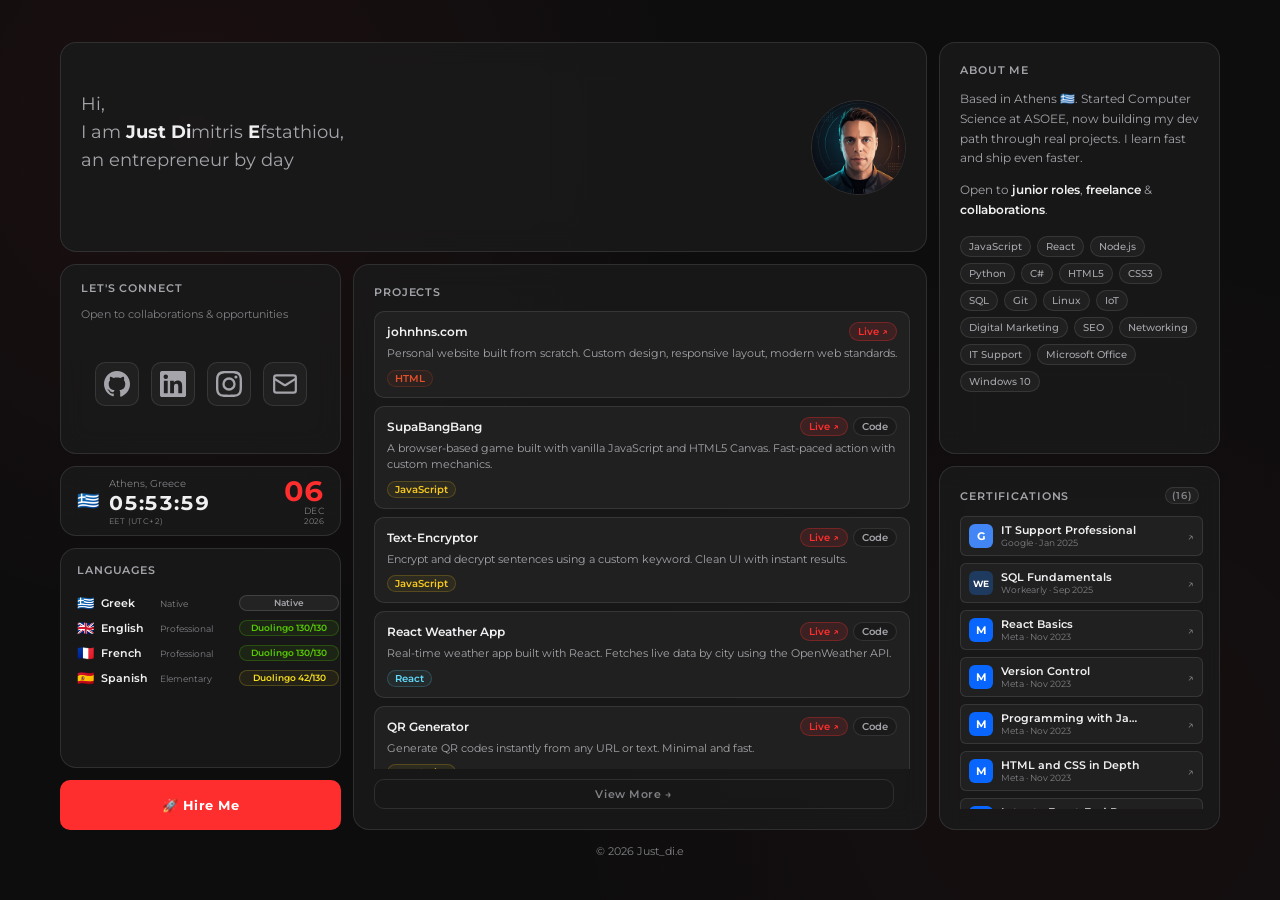
==== commit ac2346bb: "fix: update Tetris project link to new deployment URL" ====
--- a/index.html
+++ b/index.html
@@ -199,7 +199,7 @@
                 <span class="project-lang" data-lang="JavaScript">JavaScript</span>
               </div>
               <div class="project-card">
-                <div class="project-card-header"><span class="project-name">Tetris</span><div class="project-links"><a href="https://tetris-justdie.vercel.app/" target="_blank" rel="noopener noreferrer" class="project-btn live">Live ↗</a><a href="https://github.com/dimefsta/tetris" target="_blank" rel="noopener noreferrer" class="project-btn repo">Code</a></div></div>
+                <div class="project-card-header"><span class="project-name">Tetris</span><div class="project-links"><a href="https://tetris-eight-tau.vercel.app/" target="_blank" rel="noopener noreferrer" class="project-btn live">Live ↗</a><a href="https://github.com/dimefsta/tetris" target="_blank" rel="noopener noreferrer" class="project-btn repo">Code</a></div></div>
                 <p class="project-desc">Classic Tetris game built with vanilla JavaScript and HTML5 Canvas. Keyboard controls, score tracking.</p>
                 <span class="project-lang" data-lang="JavaScript">JavaScript</span>
               </div>
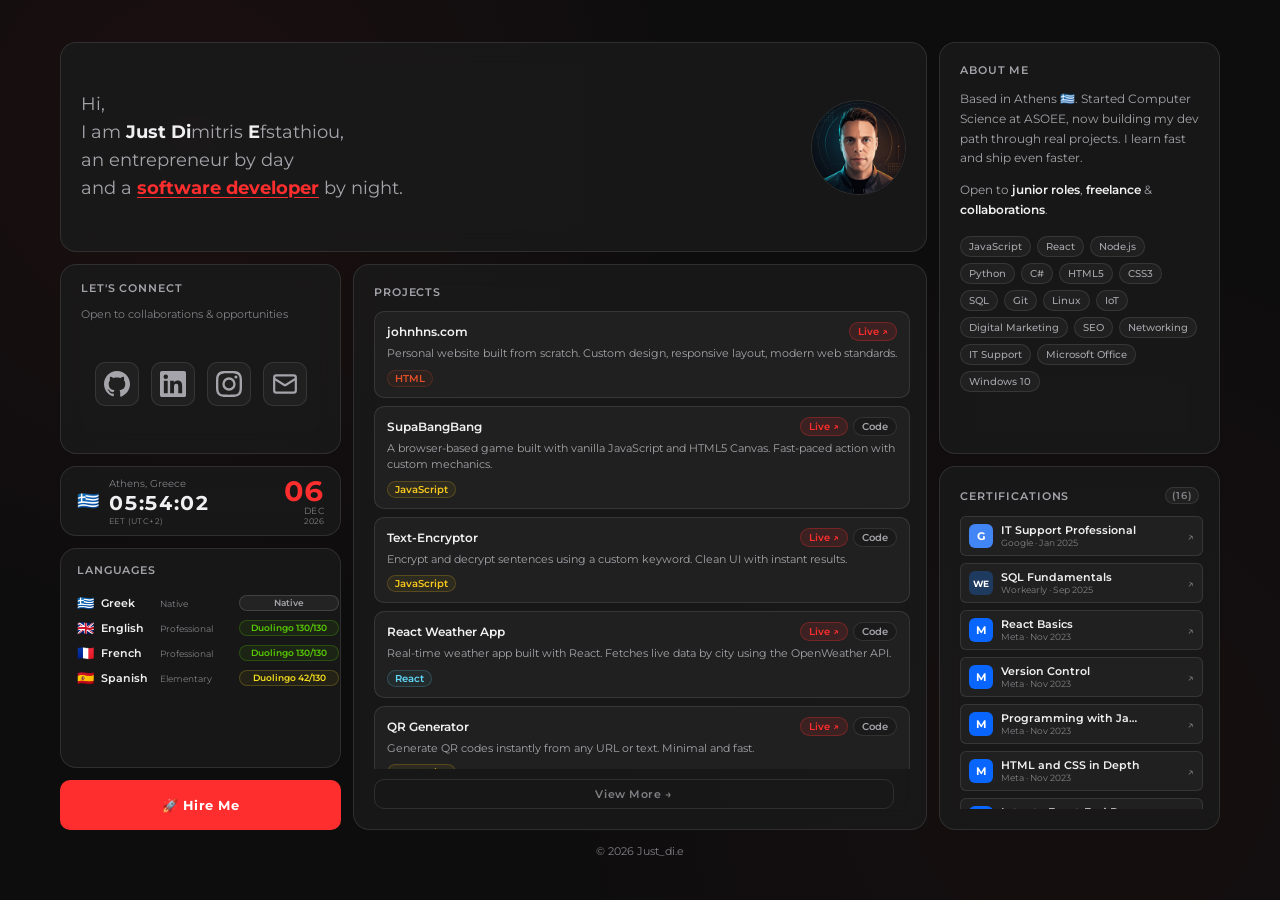
==== commit 4b42f12c: "fix: update SupaBangBang project link to new deployment URL" ====
--- a/index.html
+++ b/index.html
@@ -179,7 +179,7 @@
                 <span class="project-lang" data-lang="HTML">HTML</span>
               </div>
               <div class="project-card">
-                <div class="project-card-header"><span class="project-name">SupaBangBang</span><div class="project-links"><a href="https://dimefsta.github.io/supabangbang/" target="_blank" rel="noopener noreferrer" class="project-btn live">Live ↗</a><a href="https://github.com/dimefsta/supabangbang" target="_blank" rel="noopener noreferrer" class="project-btn repo">Code</a></div></div>
+                <div class="project-card-header"><span class="project-name">SupaBangBang</span><div class="project-links"><a href="https://supabangbang.vercel.app" target="_blank" rel="noopener noreferrer" class="project-btn live">Live ↗</a><a href="https://github.com/dimefsta/supabangbang" target="_blank" rel="noopener noreferrer" class="project-btn repo">Code</a></div></div>
                 <p class="project-desc">A browser-based game built with vanilla JavaScript and HTML5 Canvas. Fast-paced action with custom mechanics.</p>
                 <span class="project-lang" data-lang="JavaScript">JavaScript</span>
               </div>
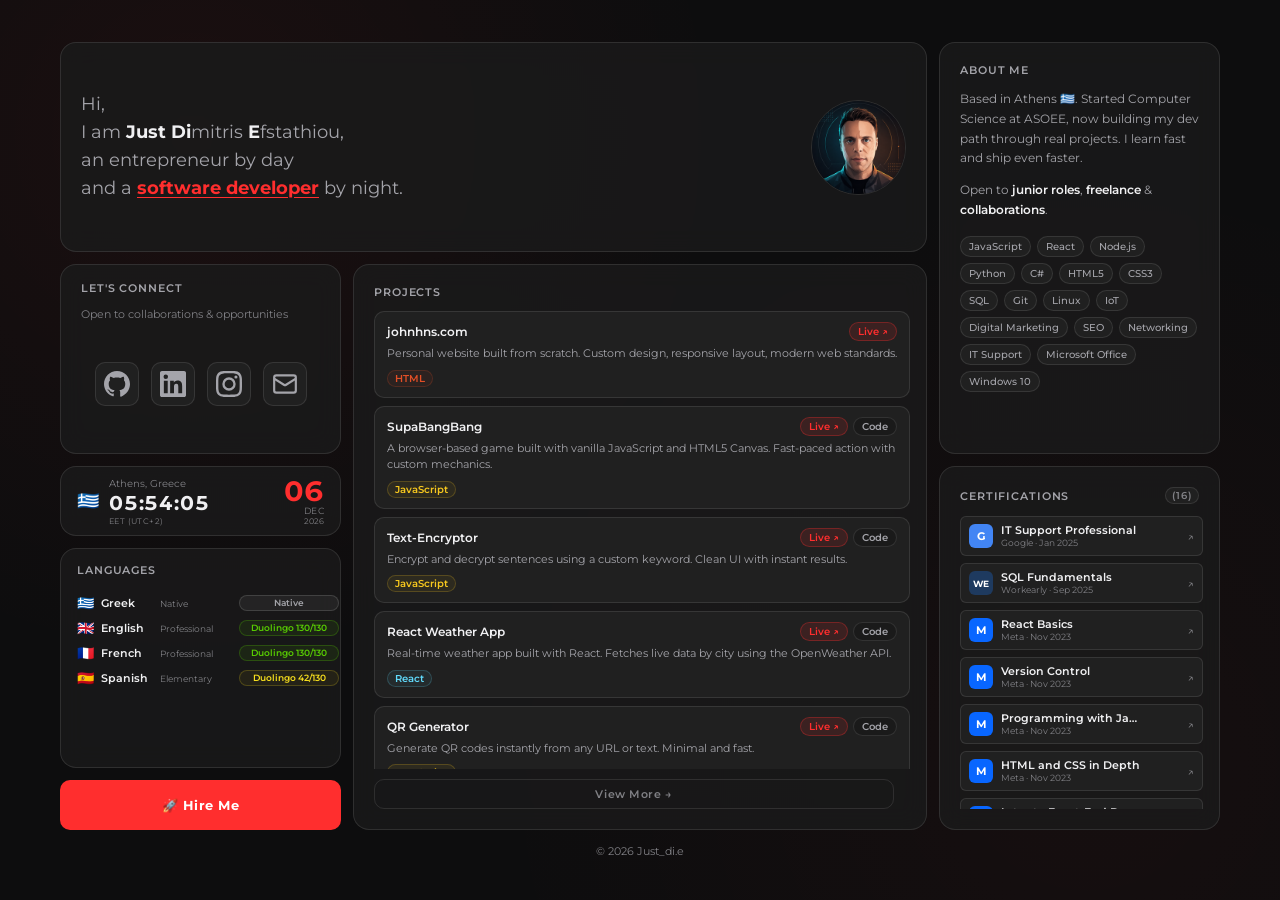
==== commit c508c619: "fix: update QR Generator project link to new deployment URL" ====
--- a/index.html
+++ b/index.html
@@ -194,7 +194,7 @@
                 <span class="project-lang" data-lang="React">React</span>
               </div>
               <div class="project-card">
-                <div class="project-card-header"><span class="project-name">QR Generator</span><div class="project-links"><a href="https://qr-generator-lemon.vercel.app" target="_blank" rel="noopener noreferrer" class="project-btn live">Live ↗</a><a href="https://github.com/dimefsta/qr-generator" target="_blank" rel="noopener noreferrer" class="project-btn repo">Code</a></div></div>
+                <div class="project-card-header"><span class="project-name">QR Generator</span><div class="project-links"><a href="https://qr-generator-five-rosy.vercel.app" target="_blank" rel="noopener noreferrer" class="project-btn live">Live ↗</a><a href="https://github.com/dimefsta/qr-generator" target="_blank" rel="noopener noreferrer" class="project-btn repo">Code</a></div></div>
                 <p class="project-desc">Generate QR codes instantly from any URL or text. Minimal and fast.</p>
                 <span class="project-lang" data-lang="JavaScript">JavaScript</span>
               </div>
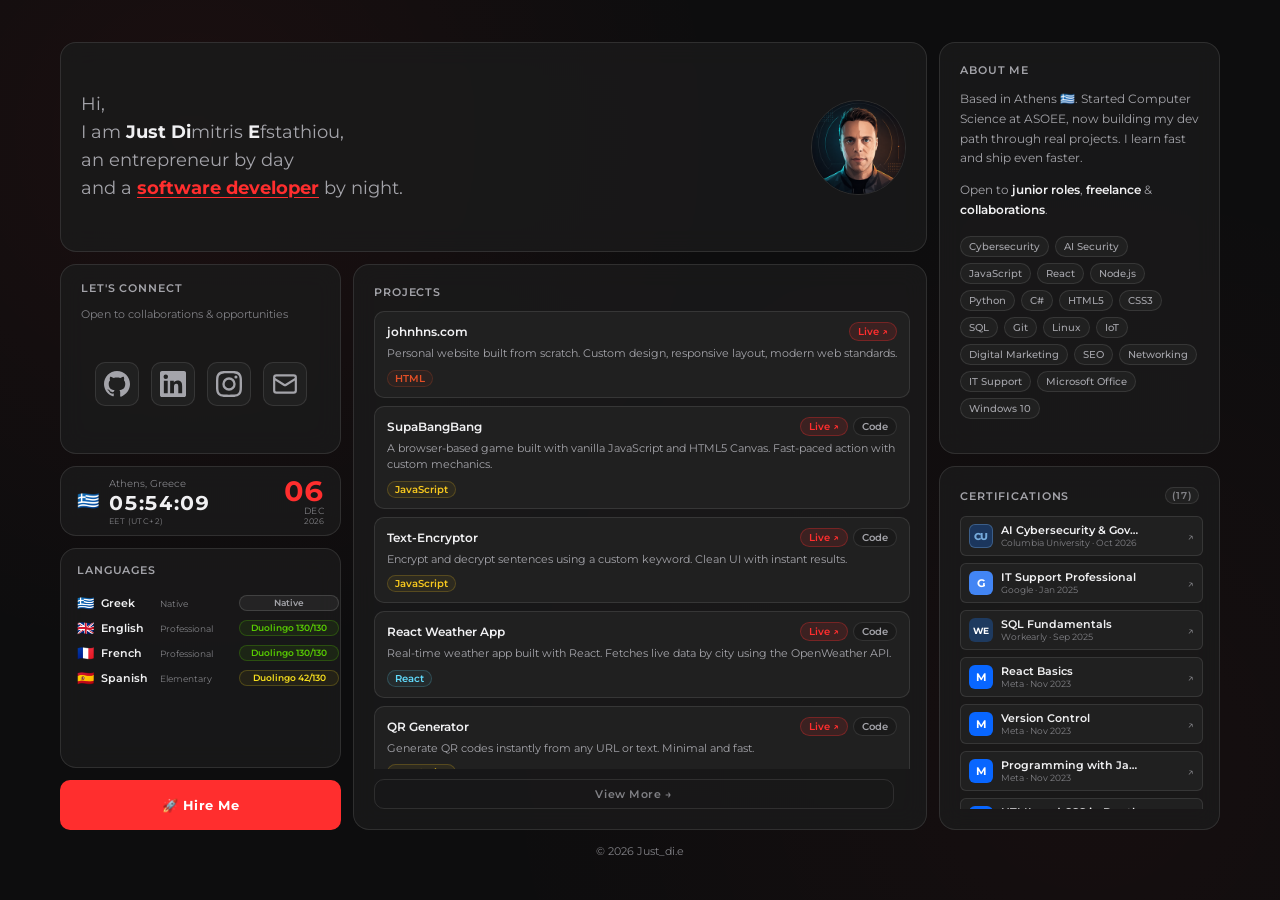
==== commit fad4758b: "feat: add Columbia AI Cybersecurity & Governance certification and update skills profile" ====
--- a/index.html
+++ b/index.html
@@ -71,7 +71,7 @@
         "https://www.linkedin.com/in/dimitris-efstathiou-97a496344",
         "https://instagram.com/Just_di.e"
       ],
-      "knowsAbout": ["JavaScript", "React", "Node.js", "Python", "C#", "HTML5", "CSS3", "SQL", "Git", "Linux", "IoT"]
+      "knowsAbout": ["Cybersecurity", "AI Security", "JavaScript", "React", "Node.js", "Python", "C#", "HTML5", "CSS3", "SQL", "Git", "Linux", "IoT"]
     }
     </script>
   </head>
@@ -113,6 +113,8 @@
             <p class="about-bio">Based in Athens 🇬🇷. Started Computer Science at ASOEE, now building my dev path through real projects. I learn fast and ship even faster.</p>
             <p class="about-bio" style="margin-top:8px;">Open to <strong>junior roles</strong>, <strong>freelance</strong> &amp; <strong>collaborations</strong>.</p>
             <div class="skills">
+              <span class="skill-tag">Cybersecurity</span>
+              <span class="skill-tag">AI Security</span>
               <span class="skill-tag">JavaScript</span>
               <span class="skill-tag">React</span>
               <span class="skill-tag">Node.js</span>
@@ -222,14 +224,15 @@
         <div class="box certs-box" id="certs-box" data-bento-expand="certs">
           <div class="bento-tile-preview bento-preview-certs">
             <span class="bento-tile-tag">📜 Credentials</span>
-            <div class="bento-tile-number">16</div>
+            <div class="bento-tile-number">17</div>
             <div class="bento-tile-stat">Certificates</div>
-            <div class="bento-tile-sub">Google, Meta, FCC</div>
-            <span class="bento-tap-hint">View All 16 ↗</span>
+            <div class="bento-tile-sub">Columbia, Google, Meta, FCC</div>
+            <span class="bento-tap-hint">View All 17 ↗</span>
           </div>
           <div class="certs-content" id="certs-content">
             <h2 class="box-title" id="certs-title-desktop">Certifications <span class="cert-count" id="cert-count-desktop"></span></h2>
             <div class="certs-list" id="certs-list">
+              <a href="https://badges.plus.columbia.edu/ecb8fc4d-d97c-4568-95c6-415f6f02e5c2#acc.4QHYu5EV" target="_blank" rel="noopener noreferrer" class="cert-card" title="Verified Badge on Columbia Plus · Program: plus.columbia.edu/content/ai-cybersecurity-governance"><div class="cert-logo columbia" style="background:#1b365d;color:#75aadb;border-color:rgba(117,170,219,0.35);font-size:9.5px;font-weight:800;">CU</div><div class="cert-info"><span class="cert-name">AI Cybersecurity &amp; Governance</span><span class="cert-issuer-name">Columbia University · Oct 2026</span></div><span class="cert-arrow" aria-hidden="true">↗</span></a>
               <a href="https://www.coursera.org/account/accomplishments/specialization/WZHNQSVZR6WV" target="_blank" rel="noopener noreferrer" class="cert-card"><div class="cert-logo google">G</div><div class="cert-info"><span class="cert-name">IT Support Professional</span><span class="cert-issuer-name">Google · Jan 2025</span></div><span class="cert-arrow" aria-hidden="true">↗</span></a>
               <a href="https://www.credly.com/badges/4e831c8e-7855-41cb-afbf-4173fd2b26ef/linked_in_profile" target="_blank" rel="noopener noreferrer" class="cert-card"><div class="cert-logo workearly">WE</div><div class="cert-info"><span class="cert-name">SQL Fundamentals</span><span class="cert-issuer-name">Workearly · Sep 2025</span></div><span class="cert-arrow" aria-hidden="true">↗</span></a>
               <a href="https://www.coursera.org/account/accomplishments/records/PT89UX6PV5ZP" target="_blank" rel="noopener noreferrer" class="cert-card"><div class="cert-logo meta">M</div><div class="cert-info"><span class="cert-name">React Basics</span><span class="cert-issuer-name">Meta · Nov 2023</span></div><span class="cert-arrow" aria-hidden="true">↗</span></a>
